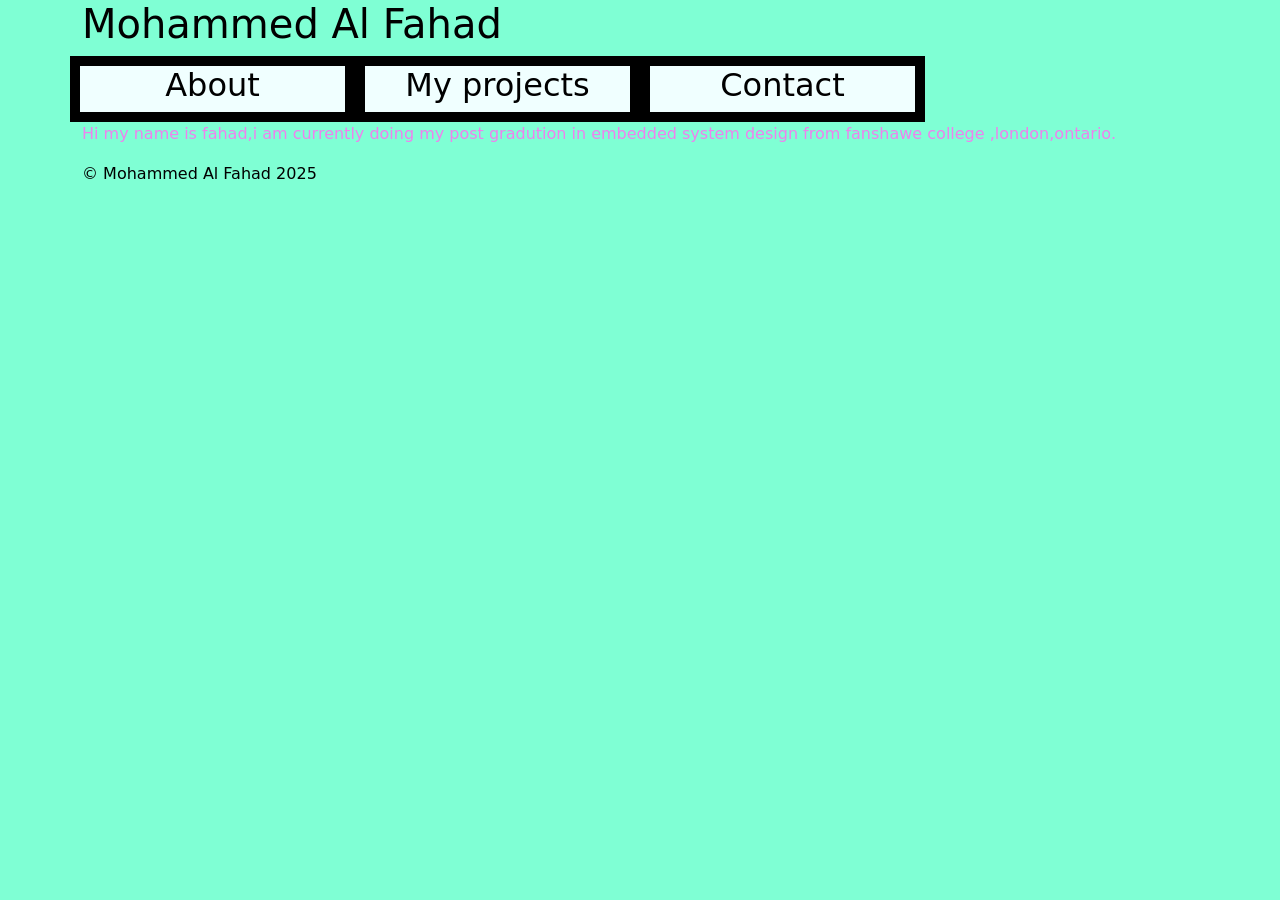
==== index.html @ af557444 "Update index.html" ====
<!DOCTYPE html>
<html>
    <head>
        <link rel="stylesheet" href="https://cdn.jsdelivr.net/npm/bootstrap@5.3.3/dist/css/bootstrap.min.css">
        <link rel="stylesheet" href="CSS/styles.css">
        <title>My website</title>
    </head>
    <body class="container">
        <header>
            <h1>Mohammed Al Fahad</h1>
        </header>
        <main>
            <div class="row">
                <div class="col-md-3 box">
                    <h2>About</h2>
                </div>
                <div class="col-md-3 box">
                    <h2>My projects</h2>
                </div>
                <div class="col-md-3 box">
                    <h2>Contact</h2>
                </div>
            </div>
            <p class="infotext">Hi my name is fahad,i am currently doing my post gradution in embedded system design from fanshawe college ,london,ontario.</p>

        </main>
        <footer>
            &copy; Mohammed Al Fahad 2025
        </footer>
    </body>
</html>
---- CSS/styles.css ----
body{
    background-color: aquamarine;
    color: black;
}

@media (max-width:650px){
body{
    background-color: #b3f0ff;
    color: #fff;
    font-family: "Comic Sans MS", "Comic Sans", cursive;
}
}

.box{
    background-color: azure;
    color: black;
    border: 10px solid black;
    text-align: center;

}   

.infotext{
    color: violet;
    
}
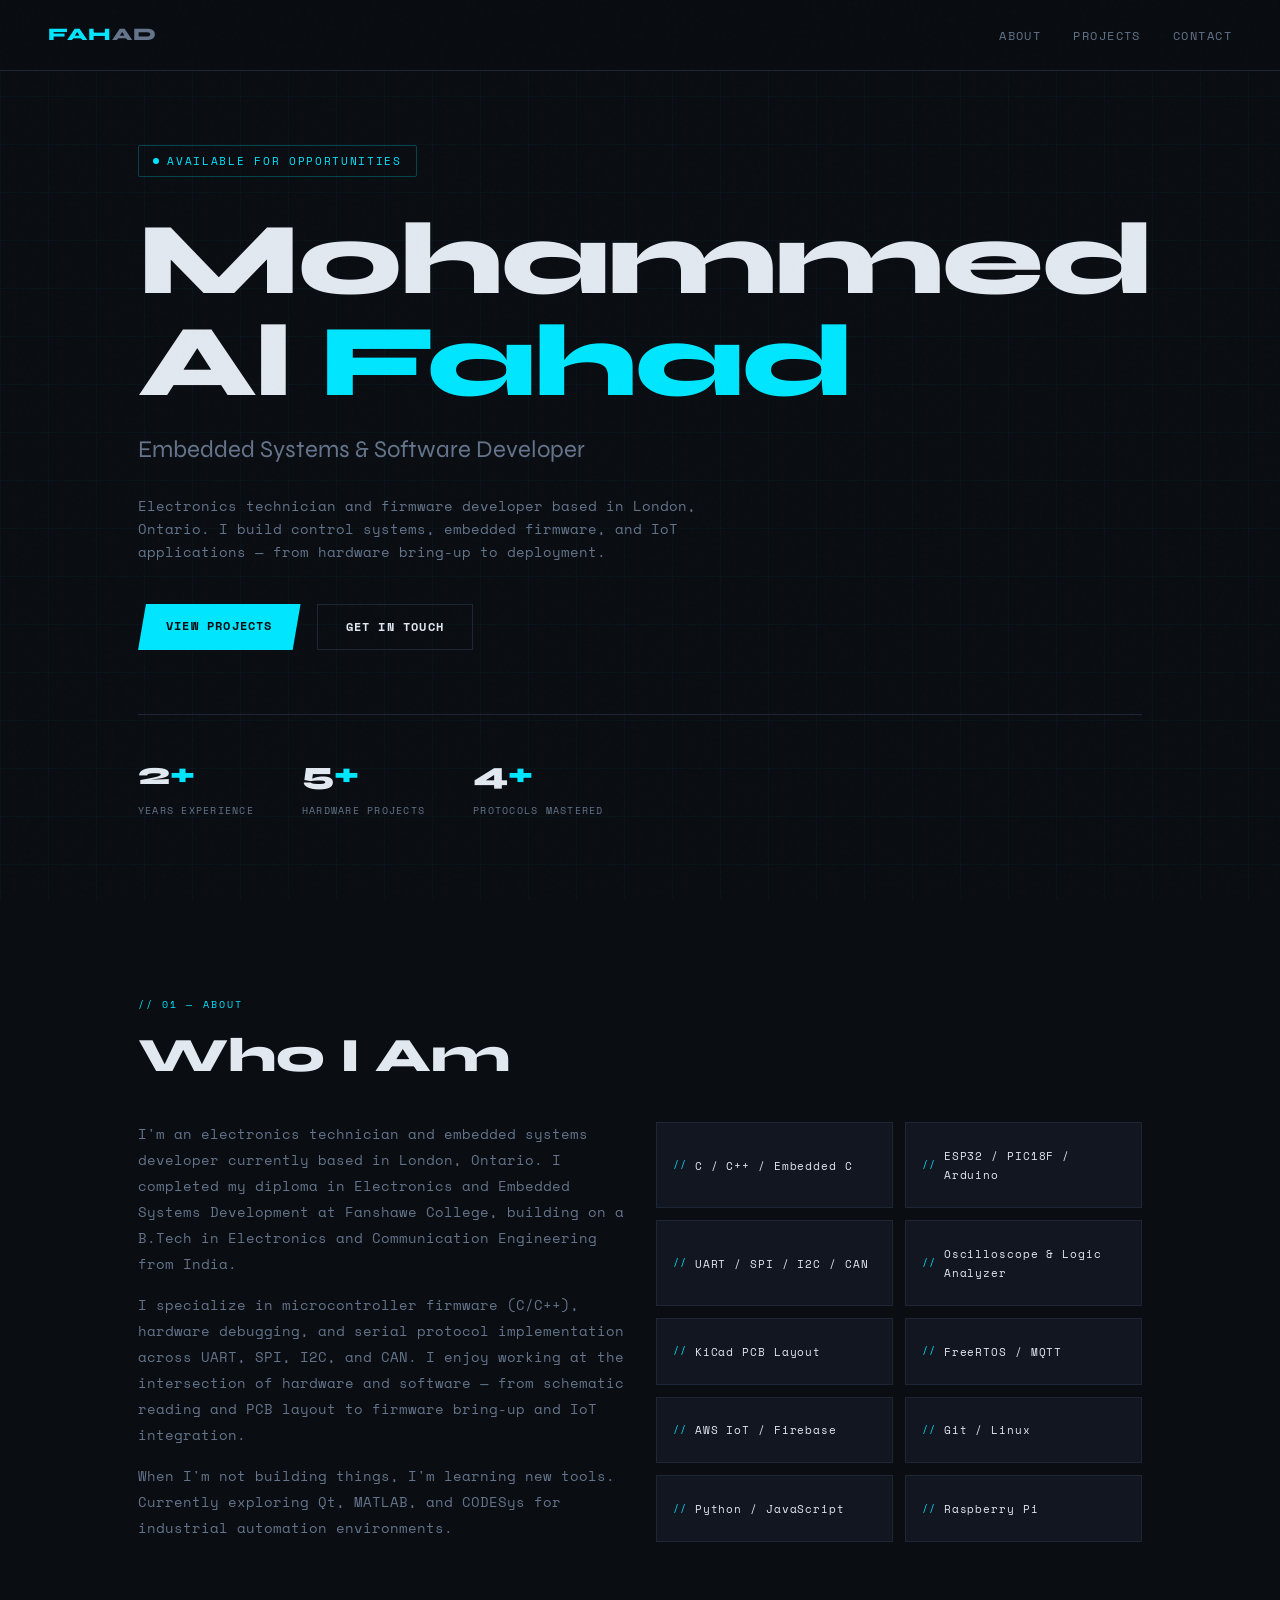
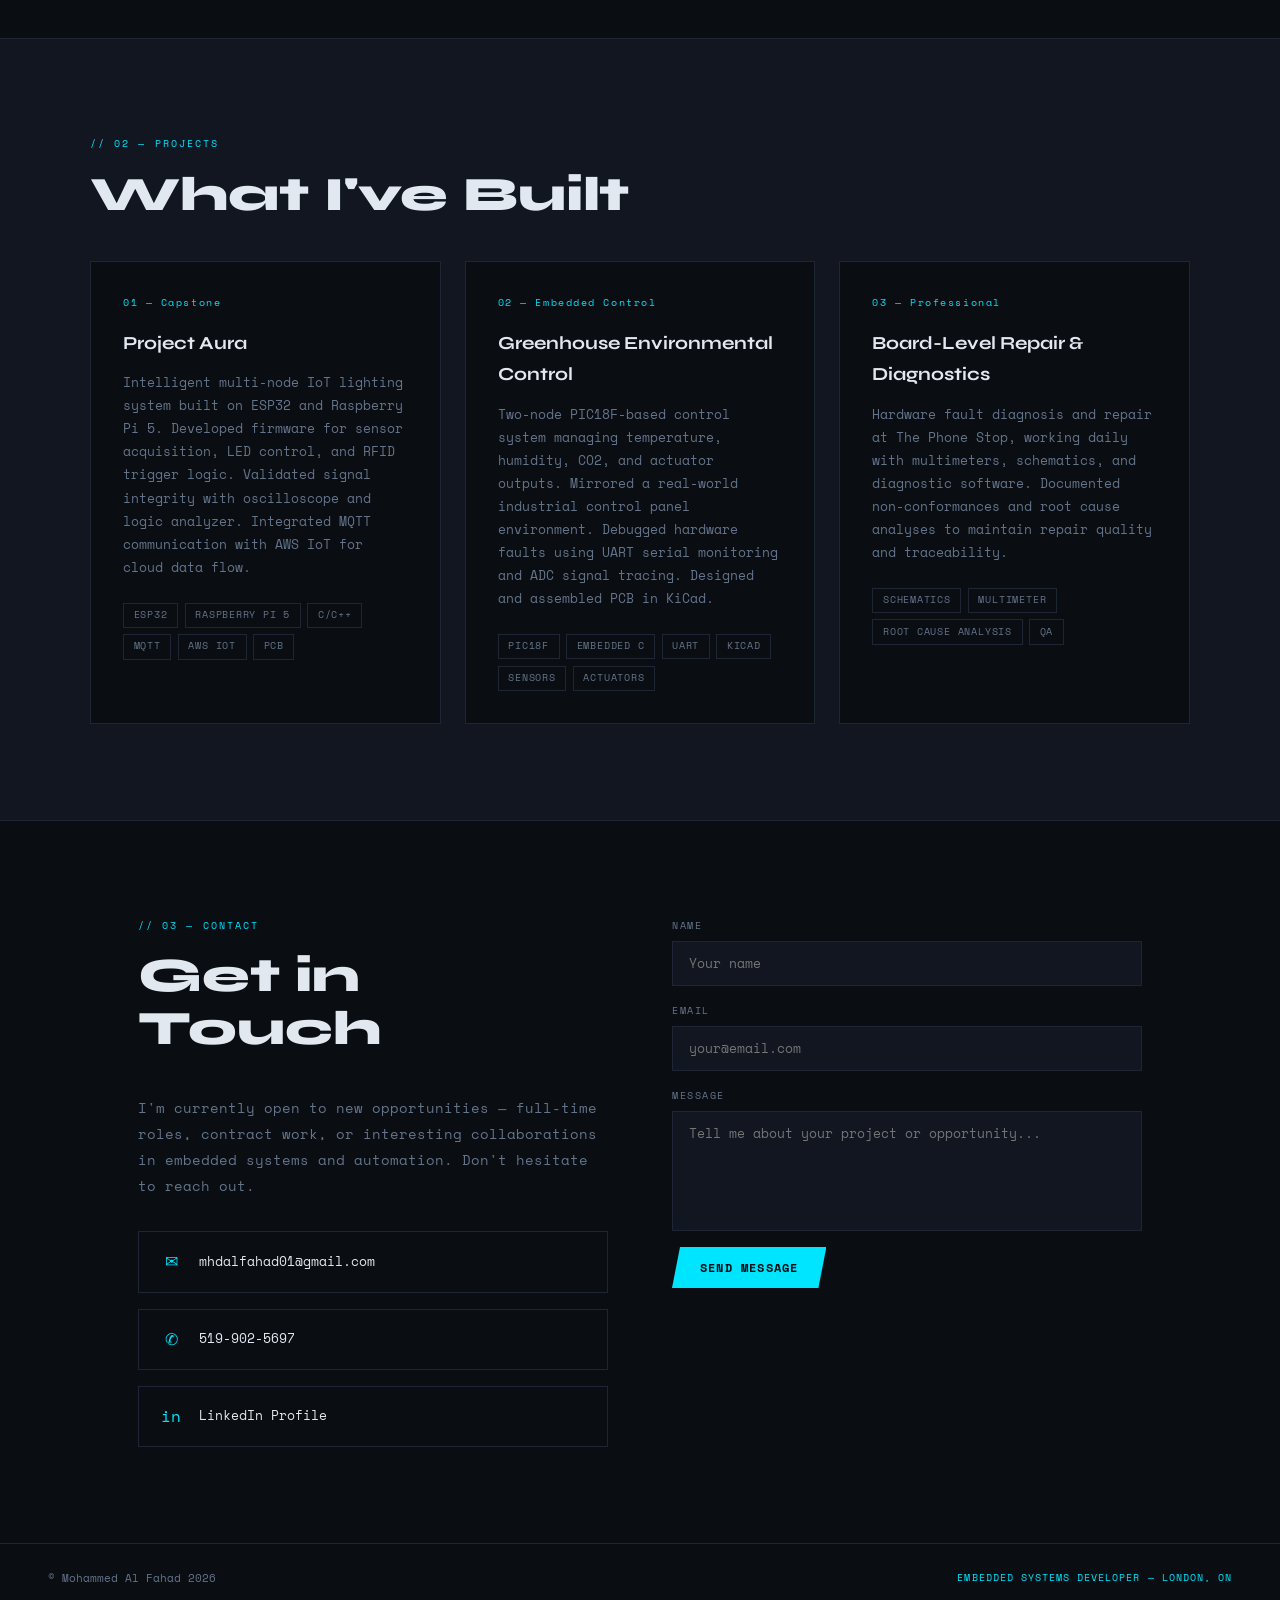
==== commit 4bc2bbfa: "new website" ====
--- a/index.html
+++ b/index.html
@@ -1,31 +1,197 @@
 <!DOCTYPE html>
 <html>
-    <head>
-        <link rel="stylesheet" href="https://cdn.jsdelivr.net/npm/bootstrap@5.3.3/dist/css/bootstrap.min.css">
-        <link rel="stylesheet" href="CSS/styles.css">
-        <title>My website</title>
-    </head>
-    <body class="container">
-        <header>
-            <h1>Mohammed Al Fahad</h1>
-        </header>
-        <main>
-            <div class="row">
-                <div class="col-md-3 box">
-                    <h2>About</h2>
-                </div>
-                <div class="col-md-3 box">
-                    <h2>My projects</h2>
-                </div>
-                <div class="col-md-3 box">
-                    <h2>Contact</h2>
-                </div>
-            </div>
-            <p class="infotext">Hi my name is fahad,i am currently doing my post gradution in embedded system design from fanshawe college ,london,ontario.</p>
+<head>
+  <title>Fahad — Embedded Systems Developer</title>
+  <link rel="preconnect" href="https://fonts.googleapis.com">
+  <link href="https://fonts.googleapis.com/css2?family=Space+Mono:ital,wght@0,400;0,700;1,400&family=Syne:wght@400;700;800&display=swap" rel="stylesheet">
+  <link rel="stylesheet" href="CSS/styles.css">
+</head>
+<body>
 
-        </main>
-        <footer>
-            &copy; Mohammed Al Fahad 2025
-        </footer>
-    </body>
-</html>+  <nav>
+    <a href="#hero" class="nav-logo">FAH<span style="color:var(--muted)">AD</span></a>
+    <ul class="nav-links">
+      <li><a href="#about">About</a></li>
+      <li><a href="#projects">Projects</a></li>
+      <li><a href="#contact">Contact</a></li>
+    </ul>
+  </nav>
+
+  <section id="hero">
+    <div class="hero-tag">Available for opportunities</div>
+    <h1 class="hero-name">Mohammed<br>Al <span>Fahad</span></h1>
+    <p class="hero-role">Embedded Systems & Software Developer</p>
+    <p class="hero-desc">
+      Electronics technician and firmware developer based in London, Ontario.
+      I build control systems, embedded firmware, and IoT applications — from hardware bring-up to deployment.
+    </p>
+    <div class="hero-cta">
+      <a href="#projects" class="btn-primary">View Projects</a>
+      <a href="#contact" class="btn-outline">Get in Touch</a>
+    </div>
+    <div class="hero-stats">
+      <div>
+        <div class="stat-num">2<span>+</span></div>
+        <div class="stat-label">Years Experience</div>
+      </div>
+      <div>
+        <div class="stat-num">5<span>+</span></div>
+        <div class="stat-label">Hardware Projects</div>
+      </div>
+      <div>
+        <div class="stat-num">4<span>+</span></div>
+        <div class="stat-label">Protocols Mastered</div>
+      </div>
+    </div>
+  </section>
+
+  <section id="about">
+    <p class="section-label reveal">// 01 — About</p>
+    <h2 class="section-title reveal">Who I Am</h2>
+    <div class="about-grid">
+      <div class="about-text reveal">
+        <p>
+          I'm an electronics technician and embedded systems developer currently based in London, Ontario.
+          I completed my diploma in Electronics and Embedded Systems Development at Fanshawe College,
+          building on a B.Tech in Electronics and Communication Engineering from India.
+        </p>
+        <p>
+          I specialize in microcontroller firmware (C/C++), hardware debugging, and serial protocol
+          implementation across UART, SPI, I2C, and CAN. I enjoy working at the intersection of
+          hardware and software — from schematic reading and PCB layout to firmware bring-up and IoT integration.
+        </p>
+        <p>
+          When I'm not building things, I'm learning new tools. Currently exploring Qt, MATLAB, and
+          CODESys for industrial automation environments.
+        </p>
+      </div>
+      <div class="skills-grid reveal">
+        <div class="skill-chip">C / C++ / Embedded C</div>
+        <div class="skill-chip">ESP32 / PIC18F / Arduino</div>
+        <div class="skill-chip">UART / SPI / I2C / CAN</div>
+        <div class="skill-chip">Oscilloscope &amp; Logic Analyzer</div>
+        <div class="skill-chip">KiCad PCB Layout</div>
+        <div class="skill-chip">FreeRTOS / MQTT</div>
+        <div class="skill-chip">AWS IoT / Firebase</div>
+        <div class="skill-chip">Git / Linux</div>
+        <div class="skill-chip">Python / JavaScript</div>
+        <div class="skill-chip">Raspberry Pi</div>
+      </div>
+    </div>
+  </section>
+
+  <section id="projects">
+    <div class="projects-inner">
+      <p class="section-label reveal">// 02 — Projects</p>
+      <h2 class="section-title reveal">What I've Built</h2>
+      <div class="projects-grid">
+
+        <div class="project-card reveal">
+          <div class="project-num">01 — Capstone</div>
+          <div class="project-title">Project Aura</div>
+          <p class="project-desc">
+            Intelligent multi-node IoT lighting system built on ESP32 and Raspberry Pi 5.
+            Developed firmware for sensor acquisition, LED control, and RFID trigger logic.
+            Validated signal integrity with oscilloscope and logic analyzer. Integrated MQTT
+            communication with AWS IoT for cloud data flow.
+          </p>
+          <div class="project-tags">
+            <span class="tag">ESP32</span>
+            <span class="tag">Raspberry Pi 5</span>
+            <span class="tag">C/C++</span>
+            <span class="tag">MQTT</span>
+            <span class="tag">AWS IoT</span>
+            <span class="tag">PCB</span>
+          </div>
+        </div>
+
+        <div class="project-card reveal">
+          <div class="project-num">02 — Embedded Control</div>
+          <div class="project-title">Greenhouse Environmental Control</div>
+          <p class="project-desc">
+            Two-node PIC18F-based control system managing temperature, humidity, CO2,
+            and actuator outputs. Mirrored a real-world industrial control panel environment.
+            Debugged hardware faults using UART serial monitoring and ADC signal tracing.
+            Designed and assembled PCB in KiCad.
+          </p>
+          <div class="project-tags">
+            <span class="tag">PIC18F</span>
+            <span class="tag">Embedded C</span>
+            <span class="tag">UART</span>
+            <span class="tag">KiCad</span>
+            <span class="tag">Sensors</span>
+            <span class="tag">Actuators</span>
+          </div>
+        </div>
+
+        <div class="project-card reveal">
+          <div class="project-num">03 — Professional</div>
+          <div class="project-title">Board-Level Repair &amp; Diagnostics</div>
+          <p class="project-desc">
+            Hardware fault diagnosis and repair at The Phone Stop, working daily with
+            multimeters, schematics, and diagnostic software. Documented non-conformances
+            and root cause analyses to maintain repair quality and traceability.
+          </p>
+          <div class="project-tags">
+            <span class="tag">Schematics</span>
+            <span class="tag">Multimeter</span>
+            <span class="tag">Root Cause Analysis</span>
+            <span class="tag">QA</span>
+          </div>
+        </div>
+
+      </div>
+    </div>
+  </section>
+
+  <section id="contact">
+    <div>
+      <p class="section-label reveal">// 03 — Contact</p>
+      <h2 class="section-title reveal">Get in Touch</h2>
+      <p class="contact-intro reveal">
+        I'm currently open to new opportunities — full-time roles, contract work,
+        or interesting collaborations in embedded systems and automation.
+        Don't hesitate to reach out.
+      </p>
+      <div class="contact-links reveal">
+        <a href="mailto:mhdalfahad01@gmail.com" class="contact-link">
+          <span class="contact-link-icon">&#9993;</span>
+          mhdalfahad01@gmail.com
+        </a>
+        <a href="tel:5199025697" class="contact-link">
+          <span class="contact-link-icon">&#9990;</span>
+          519-902-5697
+        </a>
+        <a href="https://www.linkedin.com/in/kmdalfahad/" target="_blank" class="contact-link">
+          <span class="contact-link-icon">in</span>
+          LinkedIn Profile
+        </a>
+      </div>
+    </div>
+    <div>
+      <div class="contact-form reveal">
+        <div class="form-group">
+          <label class="form-label">Name</label>
+          <input type="text" class="form-input" placeholder="Your name">
+        </div>
+        <div class="form-group">
+          <label class="form-label">Email</label>
+          <input type="email" class="form-input" placeholder="your@email.com">
+        </div>
+        <div class="form-group">
+          <label class="form-label">Message</label>
+          <textarea class="form-textarea" placeholder="Tell me about your project or opportunity..."></textarea>
+        </div>
+        <button class="btn-primary" style="align-self:flex-start" onclick="handleSubmit(event)">Send Message</button>
+      </div>
+    </div>
+  </section>
+
+  <footer>
+    <span>&copy; Mohammed Al Fahad 2026</span>
+    <span style="color:var(--accent); font-size:0.65rem; letter-spacing:0.1em;">EMBEDDED SYSTEMS DEVELOPER &mdash; LONDON, ON</span>
+  </footer>
+
+  <script src="Scripts/scripts.js"></script>
+</body>
+</html>
--- a/CSS/styles.css
+++ b/CSS/styles.css
@@ -1,25 +1,424 @@
-body{
-    background-color: aquamarine;
-    color: black;
-}
-
-@media (max-width:650px){
-body{
-    background-color: #b3f0ff;
-    color: #fff;
-    font-family: "Comic Sans MS", "Comic Sans", cursive;
-}
-}
-
-.box{
-    background-color: azure;
-    color: black;
-    border: 10px solid black;
-    text-align: center;
-
-}   
-
-.infotext{
-    color: violet;
-    
-}+*, *::before, *::after { box-sizing: border-box; margin: 0; padding: 0; }
+
+:root {
+  --bg: #0a0d12;
+  --surface: #111620;
+  --border: #1e2635;
+  --accent: #00e5ff;
+  --accent2: #7c3aed;
+  --text: #e2e8f0;
+  --muted: #64748b;
+  --mono: 'Space Mono', monospace;
+  --display: 'Syne', sans-serif;
+}
+
+html { scroll-behavior: smooth; }
+
+body {
+  background: var(--bg);
+  color: var(--text);
+  font-family: var(--mono);
+  font-size: 14px;
+  line-height: 1.7;
+  overflow-x: hidden;
+}
+
+body::before {
+  content: '';
+  position: fixed;
+  inset: 0;
+  background-image: url("data:image/svg+xml,%3Csvg viewBox='0 0 256 256' xmlns='http://www.w3.org/2000/svg'%3E%3Cfilter id='noise'%3E%3CfeTurbulence type='fractalNoise' baseFrequency='0.9' numOctaves='4' stitchTiles='stitch'/%3E%3C/filter%3E%3Crect width='100%25' height='100%25' filter='url(%23noise)' opacity='0.04'/%3E%3C/svg%3E");
+  pointer-events: none;
+  z-index: 9999;
+  opacity: 0.35;
+}
+
+body::after {
+  content: '';
+  position: fixed;
+  inset: 0;
+  background-image:
+    linear-gradient(rgba(0,229,255,0.03) 1px, transparent 1px),
+    linear-gradient(90deg, rgba(0,229,255,0.03) 1px, transparent 1px);
+  background-size: 48px 48px;
+  pointer-events: none;
+  z-index: 0;
+}
+
+
+nav {
+  position: fixed;
+  top: 0; left: 0; right: 0;
+  z-index: 100;
+  display: flex;
+  justify-content: space-between;
+  align-items: center;
+  padding: 1.25rem 3rem;
+  background: rgba(10, 13, 18, 0.85);
+  backdrop-filter: blur(12px);
+  border-bottom: 1px solid var(--border);
+}
+
+.nav-logo {
+  font-family: var(--display);
+  font-weight: 800;
+  font-size: 1.1rem;
+  color: var(--accent);
+  letter-spacing: 0.05em;
+  text-decoration: none;
+}
+
+.nav-links { display: flex; gap: 2rem; list-style: none; }
+.nav-links a {
+  color: var(--muted);
+  text-decoration: none;
+  font-size: 0.75rem;
+  letter-spacing: 0.12em;
+  text-transform: uppercase;
+  transition: color 0.2s;
+}
+.nav-links a:hover { color: var(--accent); }
+
+
+section { position: relative; z-index: 1; }
+
+
+#hero {
+  min-height: 100vh;
+  display: flex;
+  flex-direction: column;
+  justify-content: center;
+  padding: 8rem 3rem 4rem;
+  max-width: 1100px;
+  margin: 0 auto;
+}
+
+.hero-tag {
+  display: inline-flex;
+  align-items: center;
+  gap: 0.5rem;
+  font-size: 0.7rem;
+  letter-spacing: 0.15em;
+  text-transform: uppercase;
+  color: var(--accent);
+  border: 1px solid rgba(0,229,255,0.25);
+  padding: 0.35rem 0.9rem;
+  border-radius: 2px;
+  margin-bottom: 2rem;
+  width: fit-content;
+  animation: fadeSlideUp 0.6s ease both;
+}
+.hero-tag::before {
+  content: '';
+  width: 6px; height: 6px;
+  border-radius: 50%;
+  background: var(--accent);
+  animation: pulse 2s infinite;
+}
+
+@keyframes pulse {
+  0%, 100% { opacity: 1; transform: scale(1); }
+  50% { opacity: 0.4; transform: scale(0.7); }
+}
+
+h1.hero-name {
+  font-family: var(--display);
+  font-weight: 800;
+  font-size: clamp(3rem, 8vw, 6.5rem);
+  line-height: 1.0;
+  letter-spacing: -0.02em;
+  color: var(--text);
+  animation: fadeSlideUp 0.6s 0.1s ease both;
+}
+
+h1.hero-name span { color: var(--accent); }
+
+.hero-role {
+  font-family: var(--display);
+  font-size: clamp(1rem, 2.5vw, 1.5rem);
+  color: var(--muted);
+  margin-top: 1rem;
+  font-weight: 400;
+  animation: fadeSlideUp 0.6s 0.2s ease both;
+}
+
+.hero-desc {
+  max-width: 560px;
+  color: var(--muted);
+  margin-top: 1.5rem;
+  font-size: 0.85rem;
+  animation: fadeSlideUp 0.6s 0.3s ease both;
+}
+
+.hero-cta {
+  display: flex;
+  gap: 1rem;
+  margin-top: 2.5rem;
+  animation: fadeSlideUp 0.6s 0.4s ease both;
+}
+
+.btn-primary {
+  background: var(--accent);
+  color: var(--bg);
+  padding: 0.75rem 1.75rem;
+  font-family: var(--mono);
+  font-size: 0.75rem;
+  font-weight: 700;
+  letter-spacing: 0.1em;
+  text-transform: uppercase;
+  text-decoration: none;
+  border: none;
+  cursor: pointer;
+  transition: all 0.2s;
+  clip-path: polygon(8px 0%, 100% 0%, calc(100% - 8px) 100%, 0% 100%);
+}
+.btn-primary:hover { background: #fff; transform: translateY(-2px); }
+
+.btn-outline {
+  background: transparent;
+  color: var(--text);
+  padding: 0.75rem 1.75rem;
+  font-family: var(--mono);
+  font-size: 0.75rem;
+  font-weight: 700;
+  letter-spacing: 0.1em;
+  text-transform: uppercase;
+  text-decoration: none;
+  border: 1px solid var(--border);
+  cursor: pointer;
+  transition: all 0.2s;
+}
+.btn-outline:hover { border-color: var(--accent); color: var(--accent); }
+
+.hero-stats {
+  display: flex;
+  gap: 3rem;
+  margin-top: 4rem;
+  padding-top: 2rem;
+  border-top: 1px solid var(--border);
+  animation: fadeSlideUp 0.6s 0.5s ease both;
+}
+.stat-num {
+  font-family: var(--display);
+  font-size: 2rem;
+  font-weight: 800;
+  color: var(--text);
+}
+.stat-num span { color: var(--accent); }
+.stat-label { font-size: 0.65rem; letter-spacing: 0.12em; text-transform: uppercase; color: var(--muted); }
+
+#about {
+  padding: 6rem 3rem;
+  max-width: 1100px;
+  margin: 0 auto;
+}
+
+.section-label {
+  font-size: 0.65rem;
+  letter-spacing: 0.2em;
+  text-transform: uppercase;
+  color: var(--accent);
+  margin-bottom: 1rem;
+}
+
+.section-title {
+  font-family: var(--display);
+  font-size: clamp(1.8rem, 4vw, 3rem);
+  font-weight: 800;
+  line-height: 1.1;
+  margin-bottom: 2.5rem;
+}
+
+.about-grid {
+  display: grid;
+  grid-template-columns: 1fr 1fr;
+  gap: 2rem;
+}
+
+.about-text { color: var(--muted); font-size: 0.85rem; line-height: 1.9; }
+.about-text p + p { margin-top: 1rem; }
+
+.skills-grid {
+  display: grid;
+  grid-template-columns: 1fr 1fr;
+  gap: 0.75rem;
+}
+
+.skill-chip {
+  background: var(--surface);
+  border: 1px solid var(--border);
+  padding: 0.6rem 1rem;
+  font-size: 0.7rem;
+  letter-spacing: 0.08em;
+  color: var(--text);
+  display: flex;
+  align-items: center;
+  gap: 0.5rem;
+  transition: border-color 0.2s, transform 0.2s;
+}
+.skill-chip:hover { border-color: var(--accent); transform: translateX(4px); }
+.skill-chip::before { content: '//'; color: var(--accent); font-size: 0.65rem; }
+
+
+#projects {
+  padding: 6rem 3rem;
+  background: var(--surface);
+  border-top: 1px solid var(--border);
+  border-bottom: 1px solid var(--border);
+}
+
+.projects-inner { max-width: 1100px; margin: 0 auto; }
+
+.projects-grid {
+  display: grid;
+  grid-template-columns: repeat(auto-fit, minmax(320px, 1fr));
+  gap: 1.5rem;
+  margin-top: 2.5rem;
+}
+
+.project-card {
+  background: var(--bg);
+  border: 1px solid var(--border);
+  padding: 2rem;
+  position: relative;
+  overflow: hidden;
+  transition: border-color 0.3s, transform 0.3s;
+  cursor: default;
+}
+.project-card::before {
+  content: '';
+  position: absolute;
+  top: 0; left: 0; right: 0;
+  height: 2px;
+  background: linear-gradient(90deg, var(--accent), var(--accent2));
+  transform: scaleX(0);
+  transform-origin: left;
+  transition: transform 0.3s;
+}
+.project-card:hover { border-color: rgba(0,229,255,0.3); transform: translateY(-4px); }
+.project-card:hover::before { transform: scaleX(1); }
+
+.project-num {
+  font-size: 0.65rem;
+  color: var(--accent);
+  letter-spacing: 0.15em;
+  margin-bottom: 1rem;
+}
+
+.project-title {
+  font-family: var(--display);
+  font-size: 1.15rem;
+  font-weight: 700;
+  margin-bottom: 0.75rem;
+  color: var(--text);
+}
+
+.project-desc {
+  color: var(--muted);
+  font-size: 0.8rem;
+  line-height: 1.8;
+  margin-bottom: 1.5rem;
+}
+
+.project-tags {
+  display: flex;
+  flex-wrap: wrap;
+  gap: 0.4rem;
+}
+
+.tag {
+  font-size: 0.62rem;
+  letter-spacing: 0.08em;
+  padding: 0.2rem 0.6rem;
+  border: 1px solid var(--border);
+  color: var(--muted);
+  text-transform: uppercase;
+}
+
+
+#contact {
+  padding: 6rem 3rem;
+  max-width: 1100px;
+  margin: 0 auto;
+  display: grid;
+  grid-template-columns: 1fr 1fr;
+  gap: 4rem;
+  align-items: start;
+}
+
+.contact-intro { color: var(--muted); font-size: 0.85rem; margin-top: 1rem; line-height: 1.9; }
+
+.contact-links { display: flex; flex-direction: column; gap: 1rem; margin-top: 2rem; }
+.contact-link {
+  display: flex;
+  align-items: center;
+  gap: 1rem;
+  color: var(--text);
+  text-decoration: none;
+  font-size: 0.8rem;
+  padding: 1rem 1.25rem;
+  border: 1px solid var(--border);
+  transition: border-color 0.2s, color 0.2s;
+}
+.contact-link:hover { border-color: var(--accent); color: var(--accent); }
+.contact-link-icon { color: var(--accent); font-size: 1rem; width: 1.5rem; text-align: center; }
+
+.contact-form { display: flex; flex-direction: column; gap: 1rem; }
+.form-group { display: flex; flex-direction: column; gap: 0.4rem; }
+.form-label { font-size: 0.65rem; letter-spacing: 0.15em; text-transform: uppercase; color: var(--muted); }
+.form-input, .form-textarea {
+  background: var(--surface);
+  border: 1px solid var(--border);
+  color: var(--text);
+  font-family: var(--mono);
+  font-size: 0.8rem;
+  padding: 0.75rem 1rem;
+  outline: none;
+  transition: border-color 0.2s;
+  resize: none;
+}
+.form-input:focus, .form-textarea:focus { border-color: var(--accent); }
+.form-textarea { height: 120px; }
+
+
+footer {
+  border-top: 1px solid var(--border);
+  padding: 1.5rem 3rem;
+  display: flex;
+  justify-content: space-between;
+  align-items: center;
+  font-size: 0.7rem;
+  color: var(--muted);
+  position: relative;
+  z-index: 1;
+}
+
+
+@keyframes fadeSlideUp {
+  from { opacity: 0; transform: translateY(20px); }
+  to { opacity: 1; transform: translateY(0); }
+}
+
+.reveal {
+  opacity: 0;
+  transform: translateY(24px);
+  transition: opacity 0.6s ease, transform 0.6s ease;
+}
+.reveal.visible { opacity: 1; transform: none; }
+
+
+::-webkit-scrollbar { width: 4px; }
+::-webkit-scrollbar-track { background: var(--bg); }
+::-webkit-scrollbar-thumb { background: var(--border); }
+::-webkit-scrollbar-thumb:hover { background: var(--accent); }
+
+
+@media (max-width: 768px) {
+  nav { padding: 1rem 1.5rem; }
+  .nav-links { display: none; }
+  #hero, #about, #projects { padding: 5rem 1.5rem 3rem; }
+  #contact { grid-template-columns: 1fr; padding: 4rem 1.5rem; gap: 2rem; }
+  .about-grid { grid-template-columns: 1fr; }
+  .hero-stats { gap: 1.5rem; }
+  footer { padding: 1.5rem; flex-direction: column; gap: 0.5rem; text-align: center; }
+}
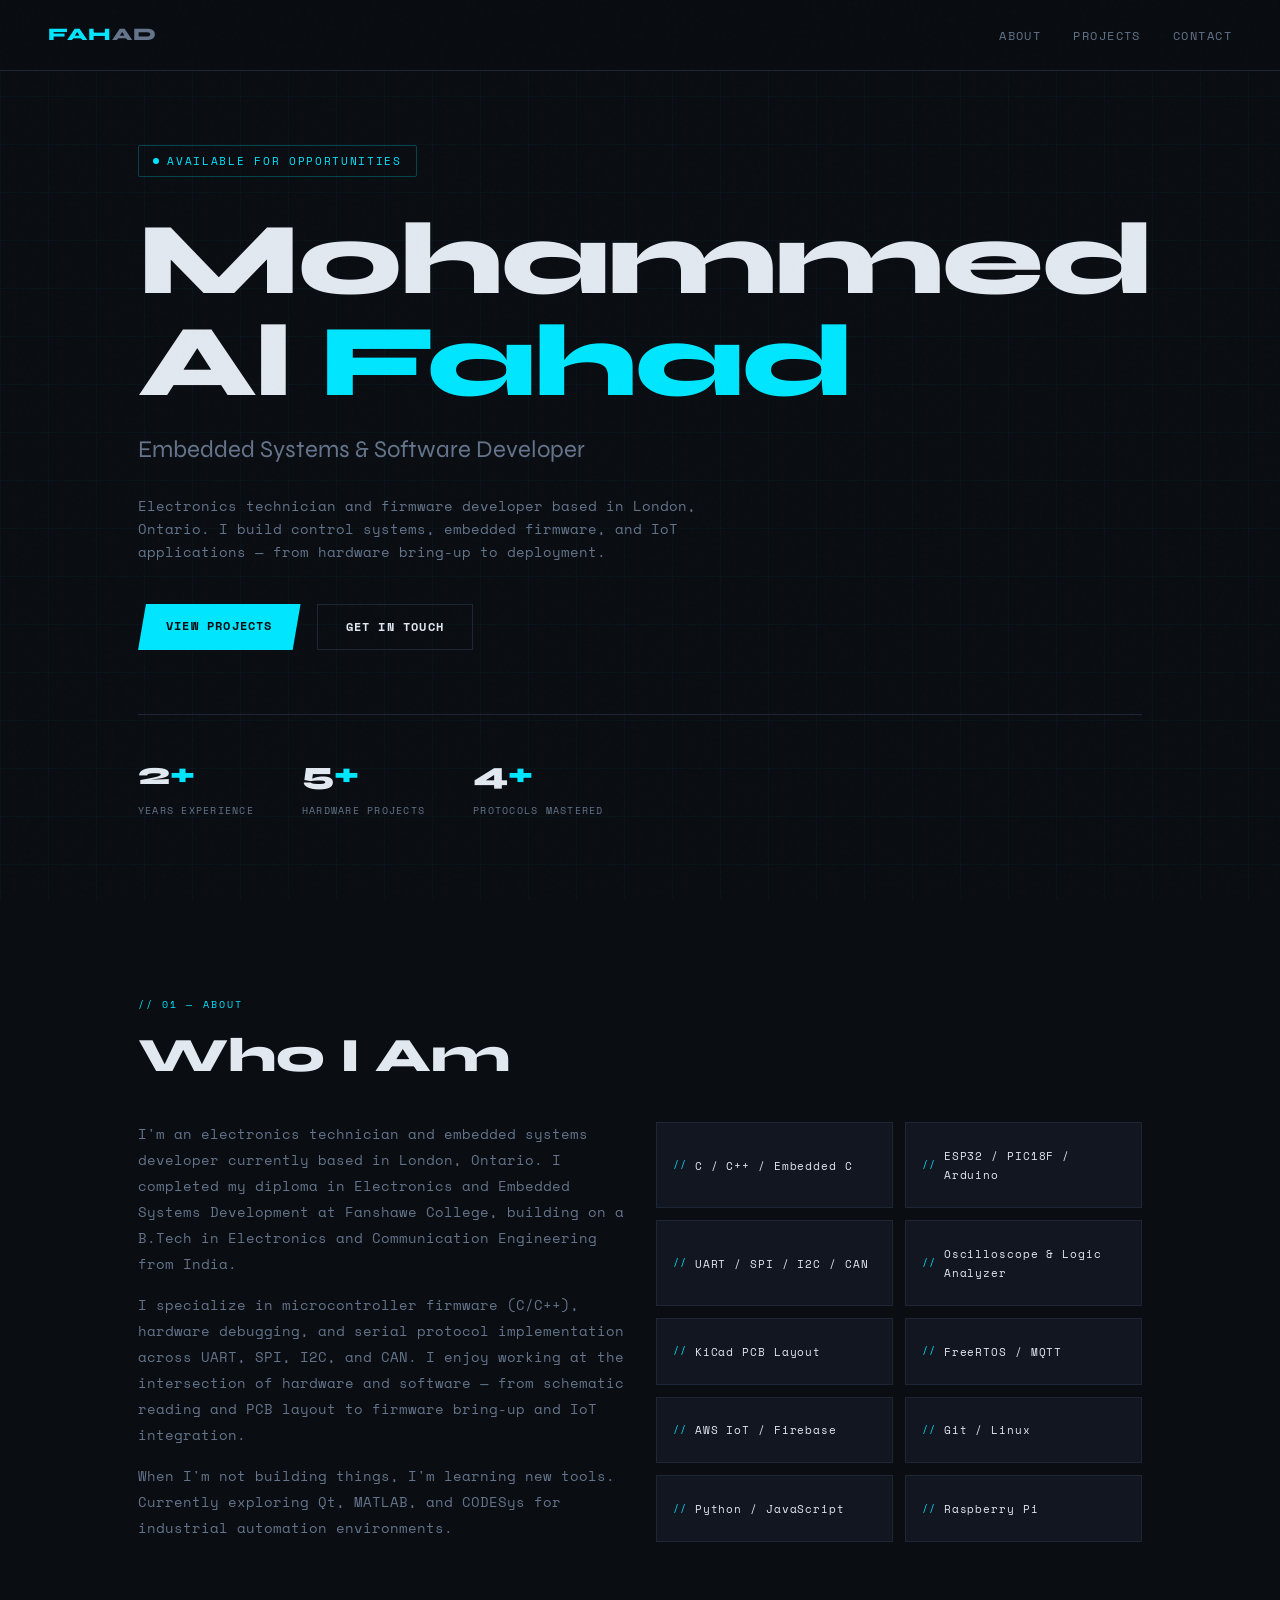
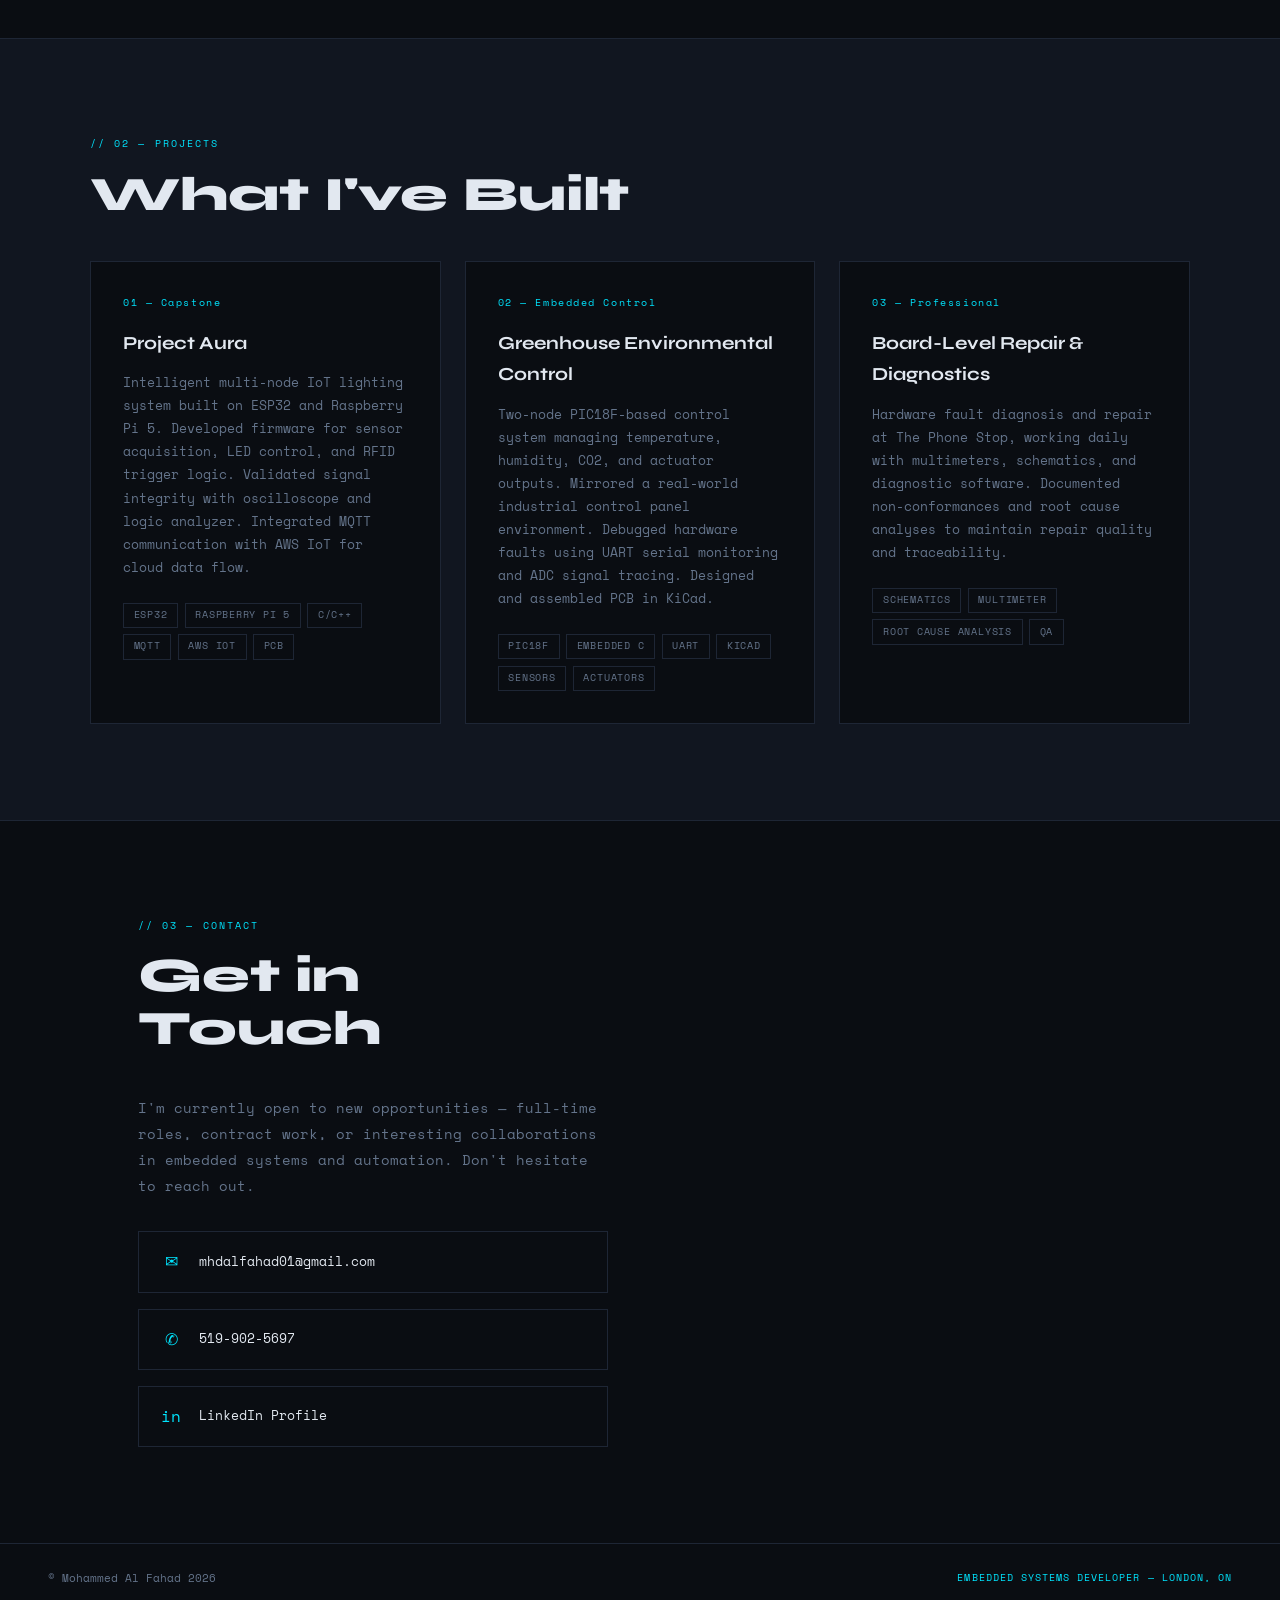
==== commit faa36d71: "Update index.html" ====
--- a/index.html
+++ b/index.html
@@ -168,23 +168,6 @@
         </a>
       </div>
     </div>
-    <div>
-      <div class="contact-form reveal">
-        <div class="form-group">
-          <label class="form-label">Name</label>
-          <input type="text" class="form-input" placeholder="Your name">
-        </div>
-        <div class="form-group">
-          <label class="form-label">Email</label>
-          <input type="email" class="form-input" placeholder="your@email.com">
-        </div>
-        <div class="form-group">
-          <label class="form-label">Message</label>
-          <textarea class="form-textarea" placeholder="Tell me about your project or opportunity..."></textarea>
-        </div>
-        <button class="btn-primary" style="align-self:flex-start" onclick="handleSubmit(event)">Send Message</button>
-      </div>
-    </div>
   </section>
 
   <footer>
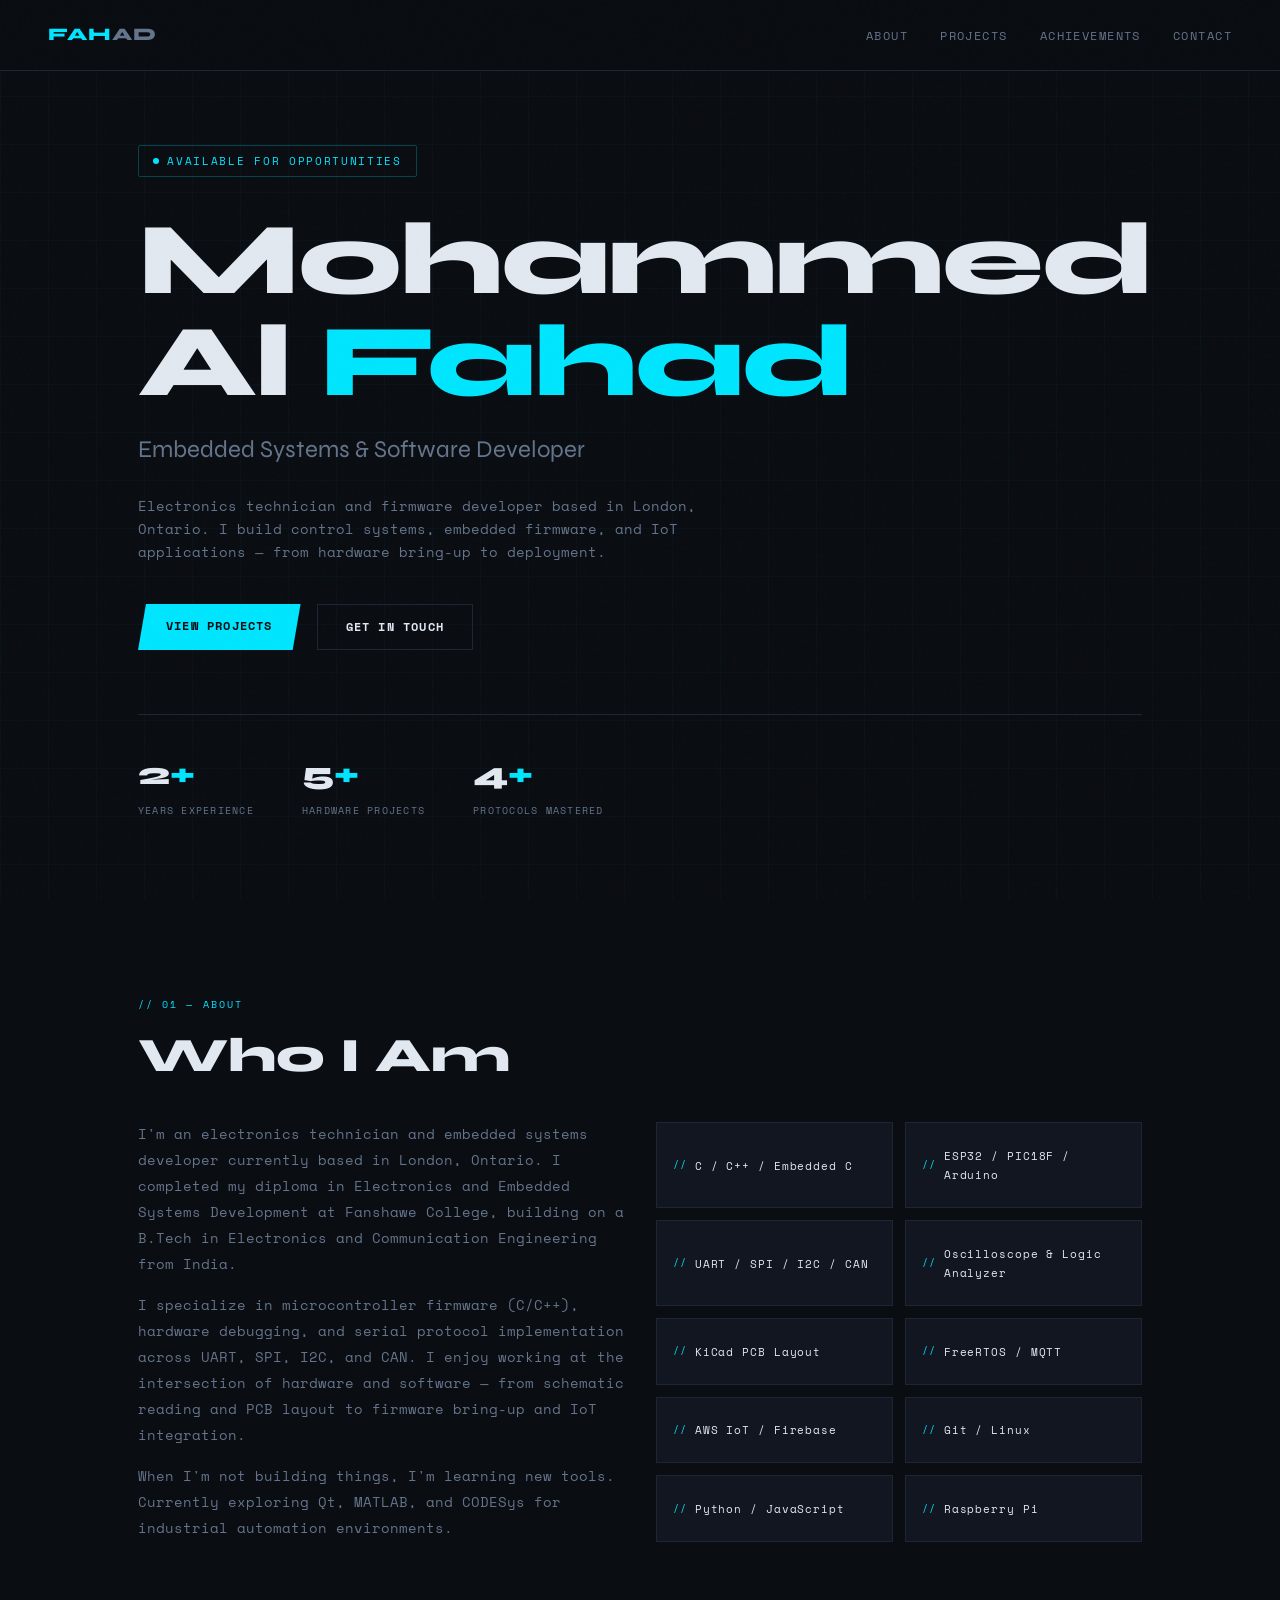
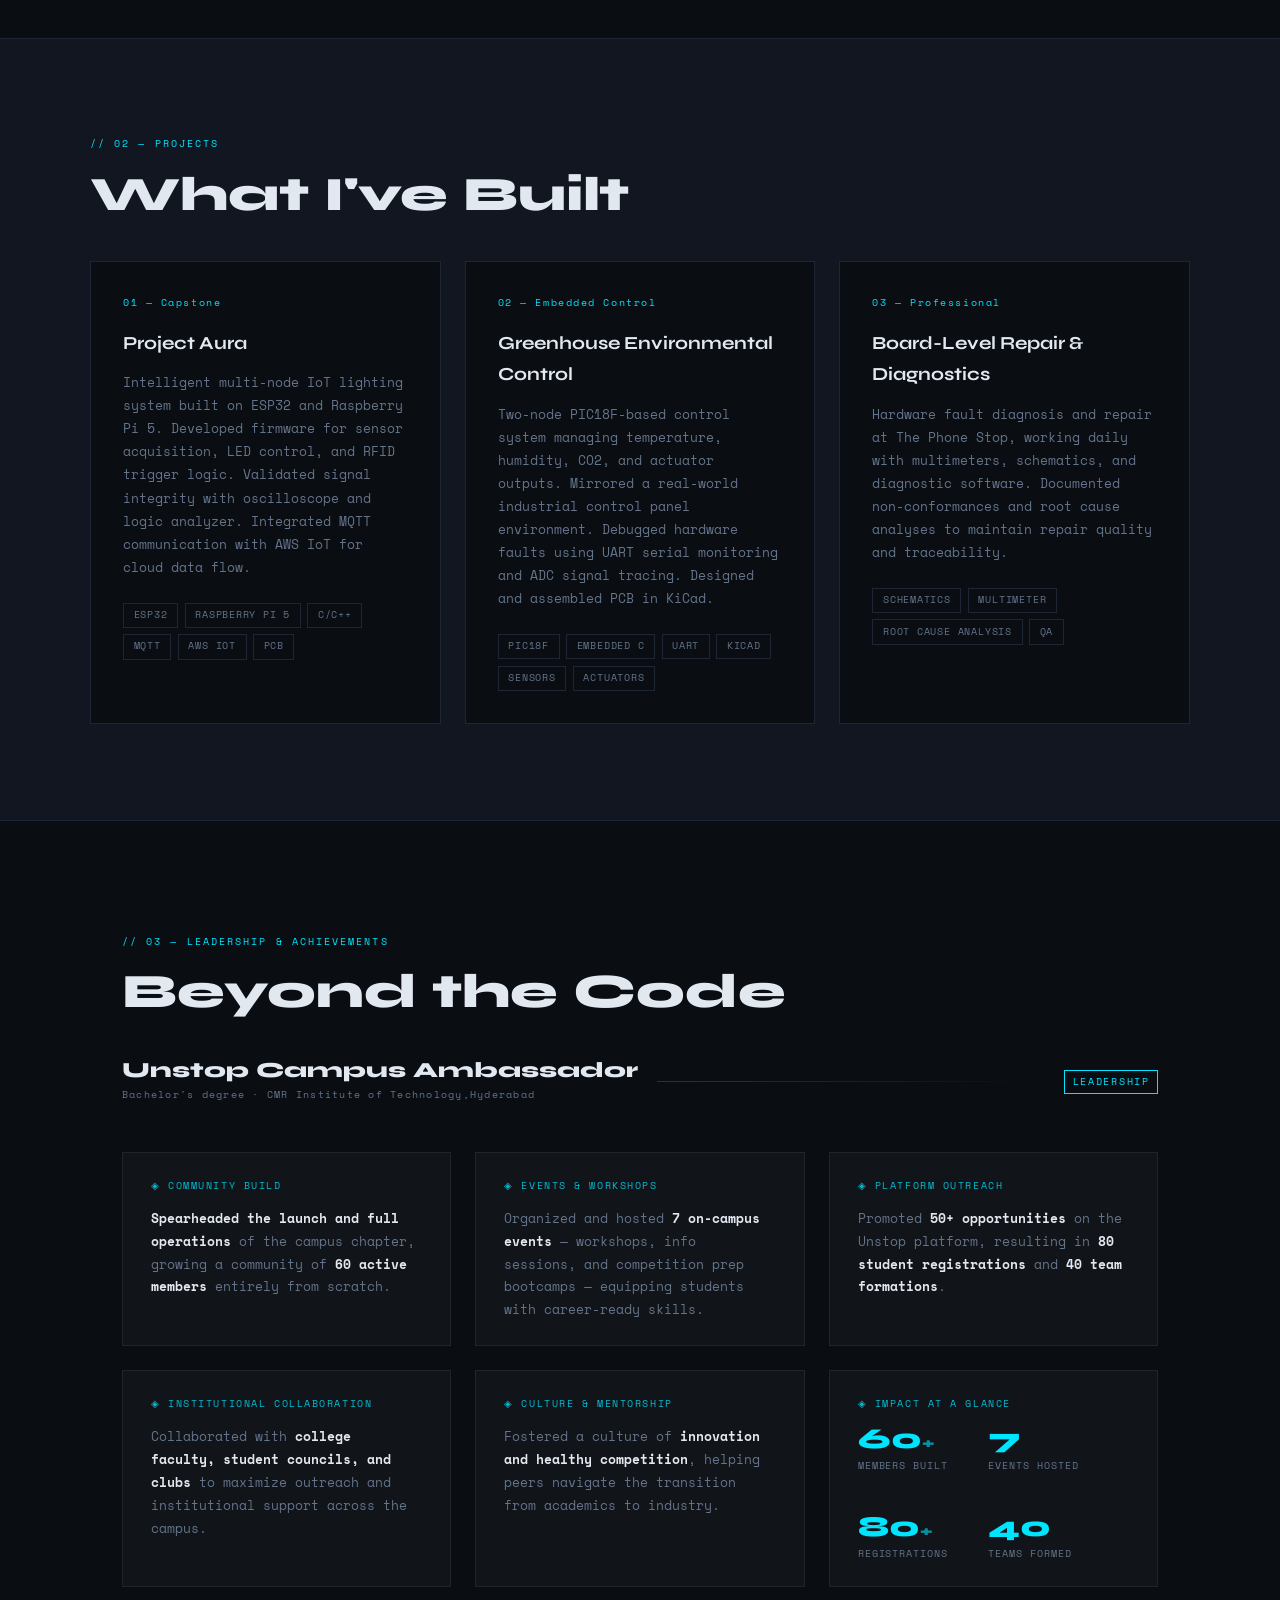
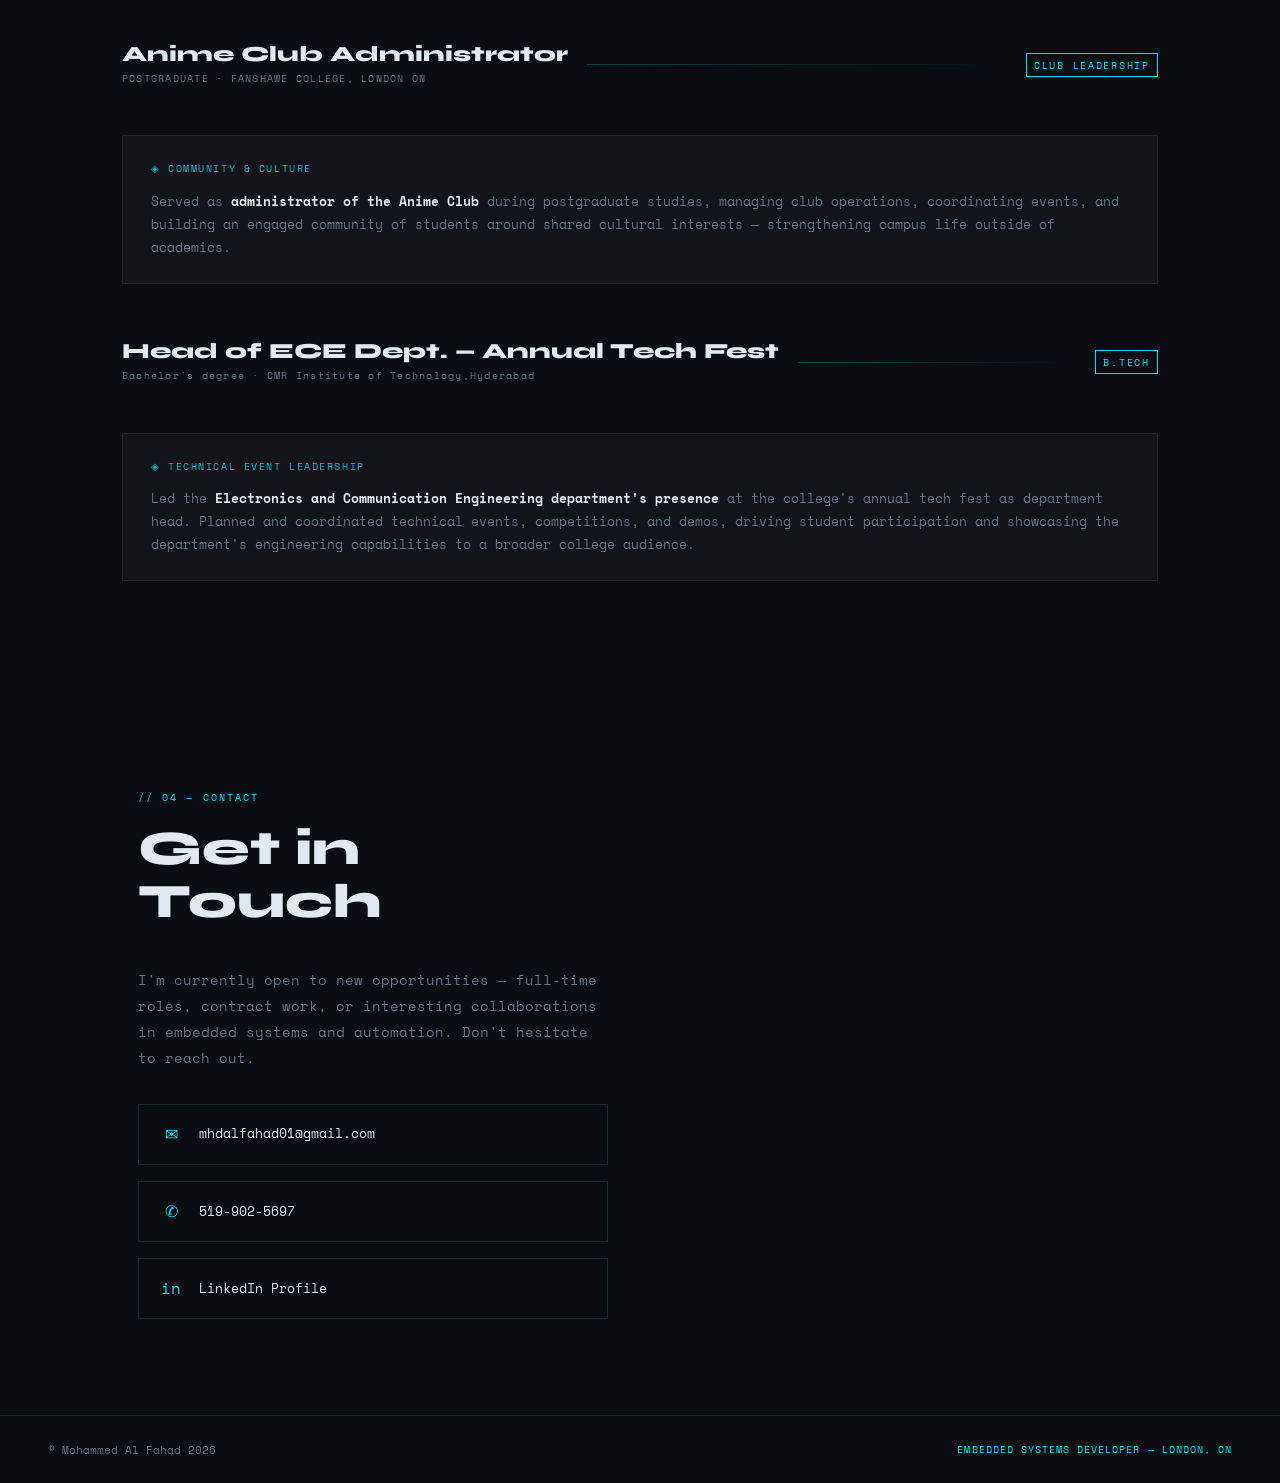
==== commit 4d942bb4: "ACHIVEMENTS" ====
--- a/index.html
+++ b/index.html
@@ -7,12 +7,14 @@
   <link rel="stylesheet" href="CSS/styles.css">
 </head>
 <body>
+<body>
 
   <nav>
     <a href="#hero" class="nav-logo">FAH<span style="color:var(--muted)">AD</span></a>
     <ul class="nav-links">
       <li><a href="#about">About</a></li>
       <li><a href="#projects">Projects</a></li>
+      <li><a href="#achievements">Achievements</a></li>
       <li><a href="#contact">Contact</a></li>
     </ul>
   </nav>
@@ -144,9 +146,132 @@
     </div>
   </section>
 
+
+  <section id="achievements">
+    <p class="section-label reveal">// 03 — Leadership &amp; Achievements</p>
+    <h2 class="section-title reveal">Beyond the Code</h2>
+    <div class="achievement-role reveal">
+      <div class="role-title-block">
+        <div class="role-org">Unstop Campus Ambassador</div>
+        <div class="role-period">Bachelor's degree · CMR Institute of Technology,Hyderabad</div>
+      </div>
+      <div class="role-line"></div>
+      <div class="role-badge">Leadership</div>
+    </div>
+
+    <div class="achievements-grid">
+
+      <div class="achievement-card reveal">
+        <div class="achievement-icon">◈ COMMUNITY BUILD</div>
+        <p class="achievement-text">
+          <strong>Spearheaded the launch and full operations</strong> of the campus chapter,
+          growing a community of <strong>60 active members</strong> entirely from scratch.
+        </p>
+      </div>
+
+      <div class="achievement-card reveal">
+        <div class="achievement-icon">◈ EVENTS &amp; WORKSHOPS</div>
+        <p class="achievement-text">
+          Organized and hosted <strong>7 on-campus events</strong> — workshops, info sessions,
+          and competition prep bootcamps — equipping students with career-ready skills.
+        </p>
+      </div>
+
+      <div class="achievement-card reveal">
+        <div class="achievement-icon">◈ PLATFORM OUTREACH</div>
+        <p class="achievement-text">
+          Promoted <strong>50+ opportunities</strong> on the Unstop platform, resulting in
+          <strong>80 student registrations</strong> and <strong>40 team formations</strong>.
+        </p>
+      </div>
+
+      <div class="achievement-card reveal">
+        <div class="achievement-icon">◈ INSTITUTIONAL COLLABORATION</div>
+        <p class="achievement-text">
+          Collaborated with <strong>college faculty, student councils, and clubs</strong>
+          to maximize outreach and institutional support across the campus.
+        </p>
+      </div>
+
+      <div class="achievement-card reveal">
+        <div class="achievement-icon">◈ CULTURE &amp; MENTORSHIP</div>
+        <p class="achievement-text">
+          Fostered a culture of <strong>innovation and healthy competition</strong>,
+          helping peers navigate the transition from academics to industry.
+        </p>
+      </div>
+
+      <div class="achievement-card reveal">
+        <div class="achievement-icon">◈ IMPACT AT A GLANCE</div>
+        <div class="ach-stats">
+          <div class="ach-stat">
+            <div class="ach-stat-num">60<span>+</span></div>
+            <div class="ach-stat-label">Members Built</div>
+          </div>
+          <div class="ach-stat">
+            <div class="ach-stat-num">7</div>
+            <div class="ach-stat-label">Events Hosted</div>
+          </div>
+          <div class="ach-stat">
+            <div class="ach-stat-num">80<span>+</span></div>
+            <div class="ach-stat-label">Registrations</div>
+          </div>
+          <div class="ach-stat">
+            <div class="ach-stat-num">40</div>
+            <div class="ach-stat-label">Teams Formed</div>
+          </div>
+        </div>
+      </div>
+
+    </div>
+
+    <div class="achievement-role reveal" style="margin-top: 3.5rem;">
+      <div class="role-title-block">
+        <div class="role-org">Anime Club Administrator</div>
+        <div class="role-period">POSTGRADUATE · FANSHAWE COLLEGE, LONDON ON</div>
+      </div>
+      <div class="role-line"></div>
+      <div class="role-badge">Club Leadership</div>
+    </div>
+
+    <div class="achievements-grid">
+      <div class="achievement-card wide reveal">
+        <div class="achievement-icon">◈ COMMUNITY &amp; CULTURE</div>
+        <p class="achievement-text">
+          Served as <strong>administrator of the Anime Club</strong> during postgraduate studies,
+          managing club operations, coordinating events, and building an engaged community of
+          students around shared cultural interests — strengthening campus life outside of academics.
+        </p>
+      </div>
+    </div>
+
+    <div class="achievement-role reveal" style="margin-top: 3.5rem;">
+      <div class="role-title-block">
+        <div class="role-org">Head of ECE Dept. — Annual Tech Fest</div>
+        <div class="role-period">Bachelor's degree · CMR Institute of Technology,Hyderabad</div>
+      </div>
+      <div class="role-line"></div>
+      <div class="role-badge">B.Tech</div>
+    </div>
+
+    <div class="achievements-grid">
+      <div class="achievement-card wide reveal">
+        <div class="achievement-icon">◈ TECHNICAL EVENT LEADERSHIP</div>
+        <p class="achievement-text">
+          Led the <strong>Electronics and Communication Engineering department's presence</strong>
+          at the college's annual tech fest as department head. Planned and coordinated
+          technical events, competitions, and demos, driving student participation and
+          showcasing the department's engineering capabilities to a broader college audience.
+        </p>
+      </div>
+    </div>
+
+  </section>
+  <!-- ══════════════════════════════════════════════════════ -->
+
   <section id="contact">
     <div>
-      <p class="section-label reveal">// 03 — Contact</p>
+      <p class="section-label reveal">// 04 — Contact</p>
       <h2 class="section-title reveal">Get in Touch</h2>
       <p class="contact-intro reveal">
         I'm currently open to new opportunities — full-time roles, contract work,
@@ -178,3 +303,4 @@
   <script src="Scripts/scripts.js"></script>
 </body>
 </html>
+
--- a/CSS/styles.css
+++ b/CSS/styles.css
@@ -335,6 +335,160 @@
   text-transform: uppercase;
 }
 
+    #achievements {
+      padding: 7rem 2rem;
+      max-width: 1100px;
+      margin: 0 auto;
+    }
+
+    .achievements-grid {
+      display: grid;
+      grid-template-columns: repeat(auto-fit, minmax(300px, 1fr));
+      gap: 1.5rem;
+      margin-top: 3rem;
+    }
+
+
+    .achievement-role {
+      grid-column: 1 / -1;
+      display: flex;
+      align-items: center;
+      gap: 1.2rem;
+      margin-top: 2.5rem;
+      margin-bottom: 0.25rem;
+    }
+
+    .achievement-role:first-of-type {
+      margin-top: 0;
+    }
+
+    .role-badge {
+      font-family: 'Space Mono', monospace;
+      font-size: 0.6rem;
+      letter-spacing: 0.18em;
+      text-transform: uppercase;
+      color: var(--accent, #e8ff47);
+      border: 1px solid var(--accent, #e8ff47);
+      padding: 0.3em 0.75em;
+      white-space: nowrap;
+    }
+
+    .role-line {
+      flex: 1;
+      height: 1px;
+      background: linear-gradient(to right, var(--accent, #e8ff47) 0%, transparent 100%);
+      opacity: 0.25;
+    }
+
+    .role-title-block {
+      display: flex;
+      flex-direction: column;
+      gap: 0.2rem;
+    }
+
+    .role-org {
+      font-family: 'Syne', sans-serif;
+      font-size: 1.35rem;
+      font-weight: 800;
+      color: var(--text, #f5f5f0);
+      line-height: 1.1;
+    }
+
+    .role-period {
+      font-family: 'Space Mono', monospace;
+      font-size: 0.65rem;
+      color: var(--muted, #888);
+      letter-spacing: 0.12em;
+    }
+
+
+    .achievement-card {
+      background: rgba(255,255,255,0.03);
+      border: 1px solid rgba(255,255,255,0.07);
+      padding: 1.5rem 1.75rem;
+      position: relative;
+      transition: border-color 0.25s, background 0.25s;
+      overflow: hidden;
+    }
+
+    .achievement-card::before {
+      content: '';
+      position: absolute;
+      top: 0; left: 0;
+      width: 3px;
+      height: 100%;
+      background: var(--accent, #e8ff47);
+      opacity: 0;
+      transition: opacity 0.25s;
+    }
+
+    .achievement-card:hover {
+      background: rgba(232,255,71,0.04);
+      border-color: rgba(232,255,71,0.2);
+    }
+
+    .achievement-card:hover::before {
+      opacity: 1;
+    }
+
+    .achievement-icon {
+      font-family: 'Space Mono', monospace;
+      font-size: 0.65rem;
+      color: var(--accent, #e8ff47);
+      letter-spacing: 0.15em;
+      margin-bottom: 0.75rem;
+      opacity: 0.8;
+    }
+
+    .achievement-text {
+      font-family: 'Space Mono', monospace;
+      font-size: 0.82rem;
+      line-height: 1.75;
+      color: var(--muted, #aaa);
+    }
+
+    .achievement-text strong {
+      color: var(--text, #f5f5f0);
+      font-weight: 700;
+    }
+
+    .achievement-card.wide {
+      grid-column: 1 / -1;
+    }
+
+    .ach-stats {
+      display: flex;
+      gap: 2.5rem;
+      flex-wrap: wrap;
+      margin-top: 0.75rem;
+    }
+
+    .ach-stat {
+      display: flex;
+      flex-direction: column;
+      gap: 0.2rem;
+    }
+
+    .ach-stat-num {
+      font-family: 'Syne', sans-serif;
+      font-size: 1.8rem;
+      font-weight: 800;
+      color: var(--accent, #e8ff47);
+      line-height: 1;
+    }
+
+    .ach-stat-num span {
+      font-size: 1rem;
+      opacity: 0.6;
+    }
+
+    .ach-stat-label {
+      font-family: 'Space Mono', monospace;
+      font-size: 0.6rem;
+      letter-spacing: 0.1em;
+      color: var(--muted, #888);
+      text-transform: uppercase;
+    }
 
 #contact {
   padding: 6rem 3rem;
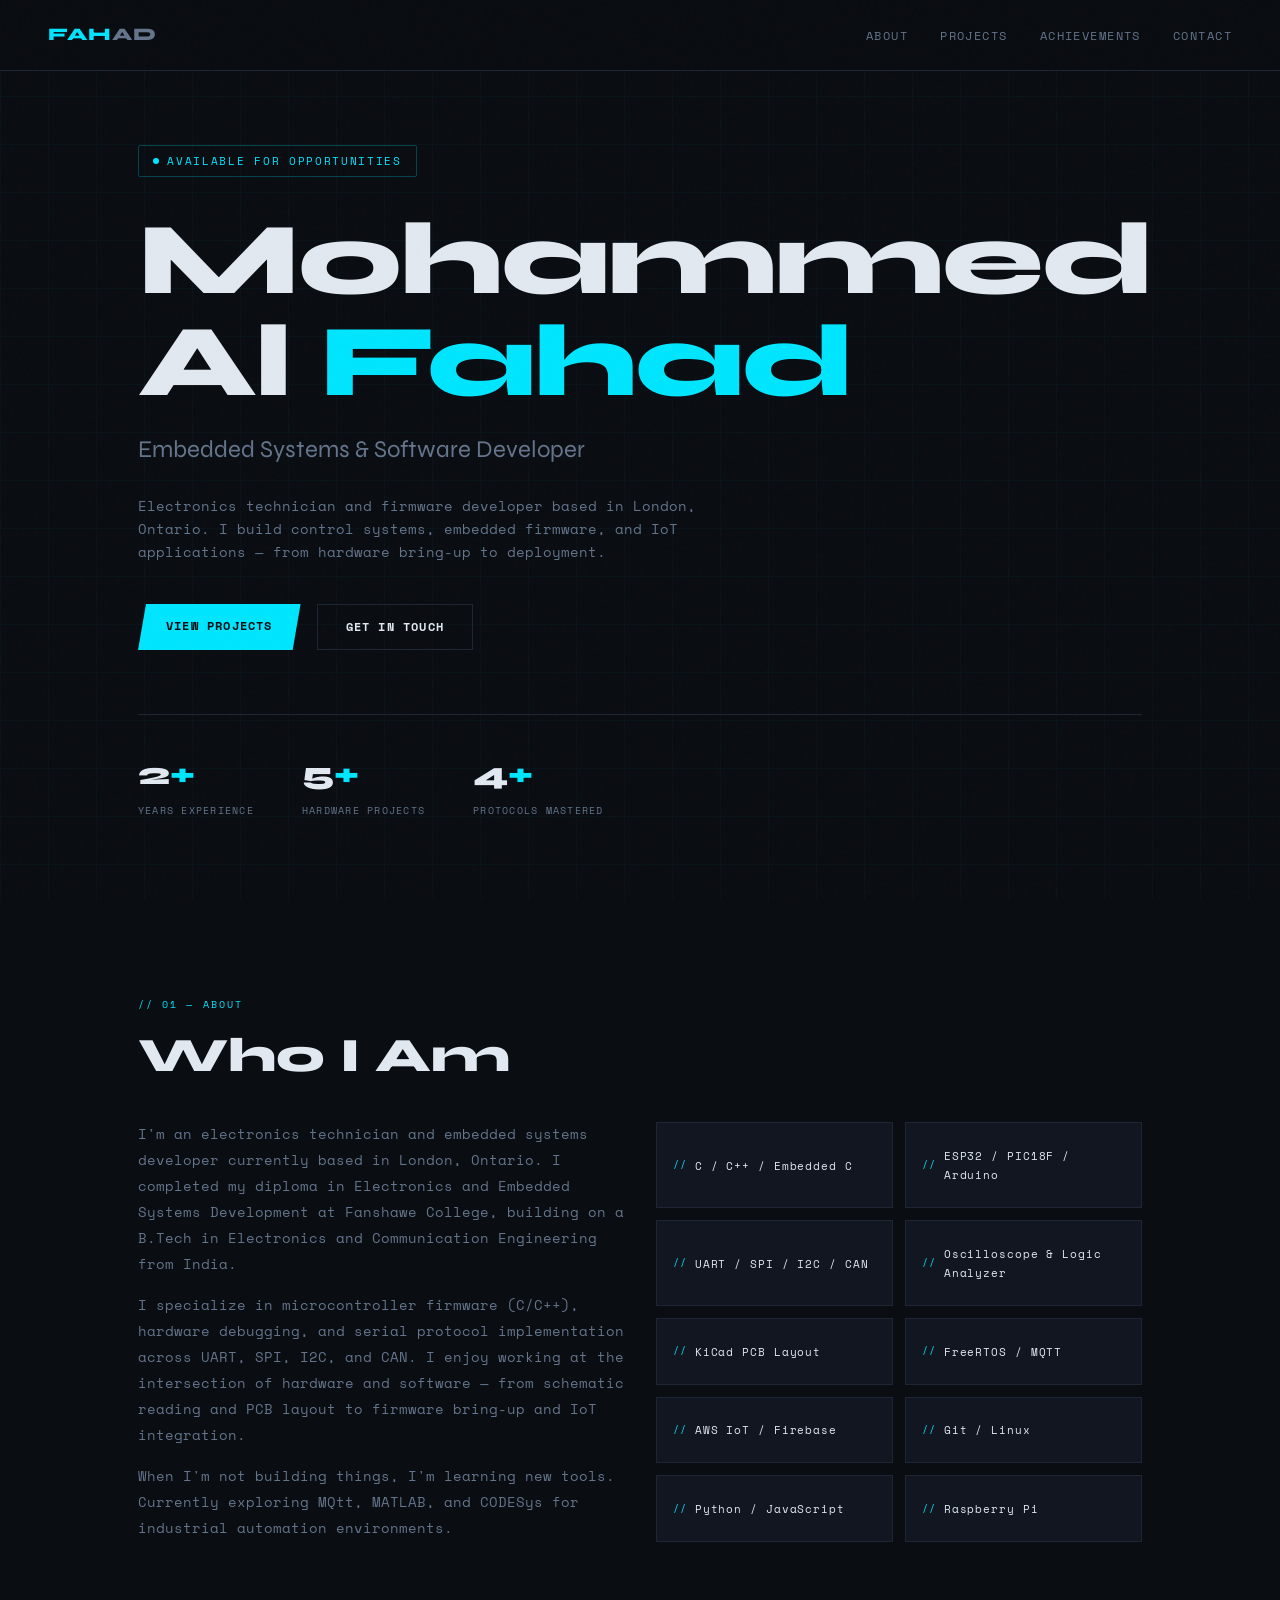
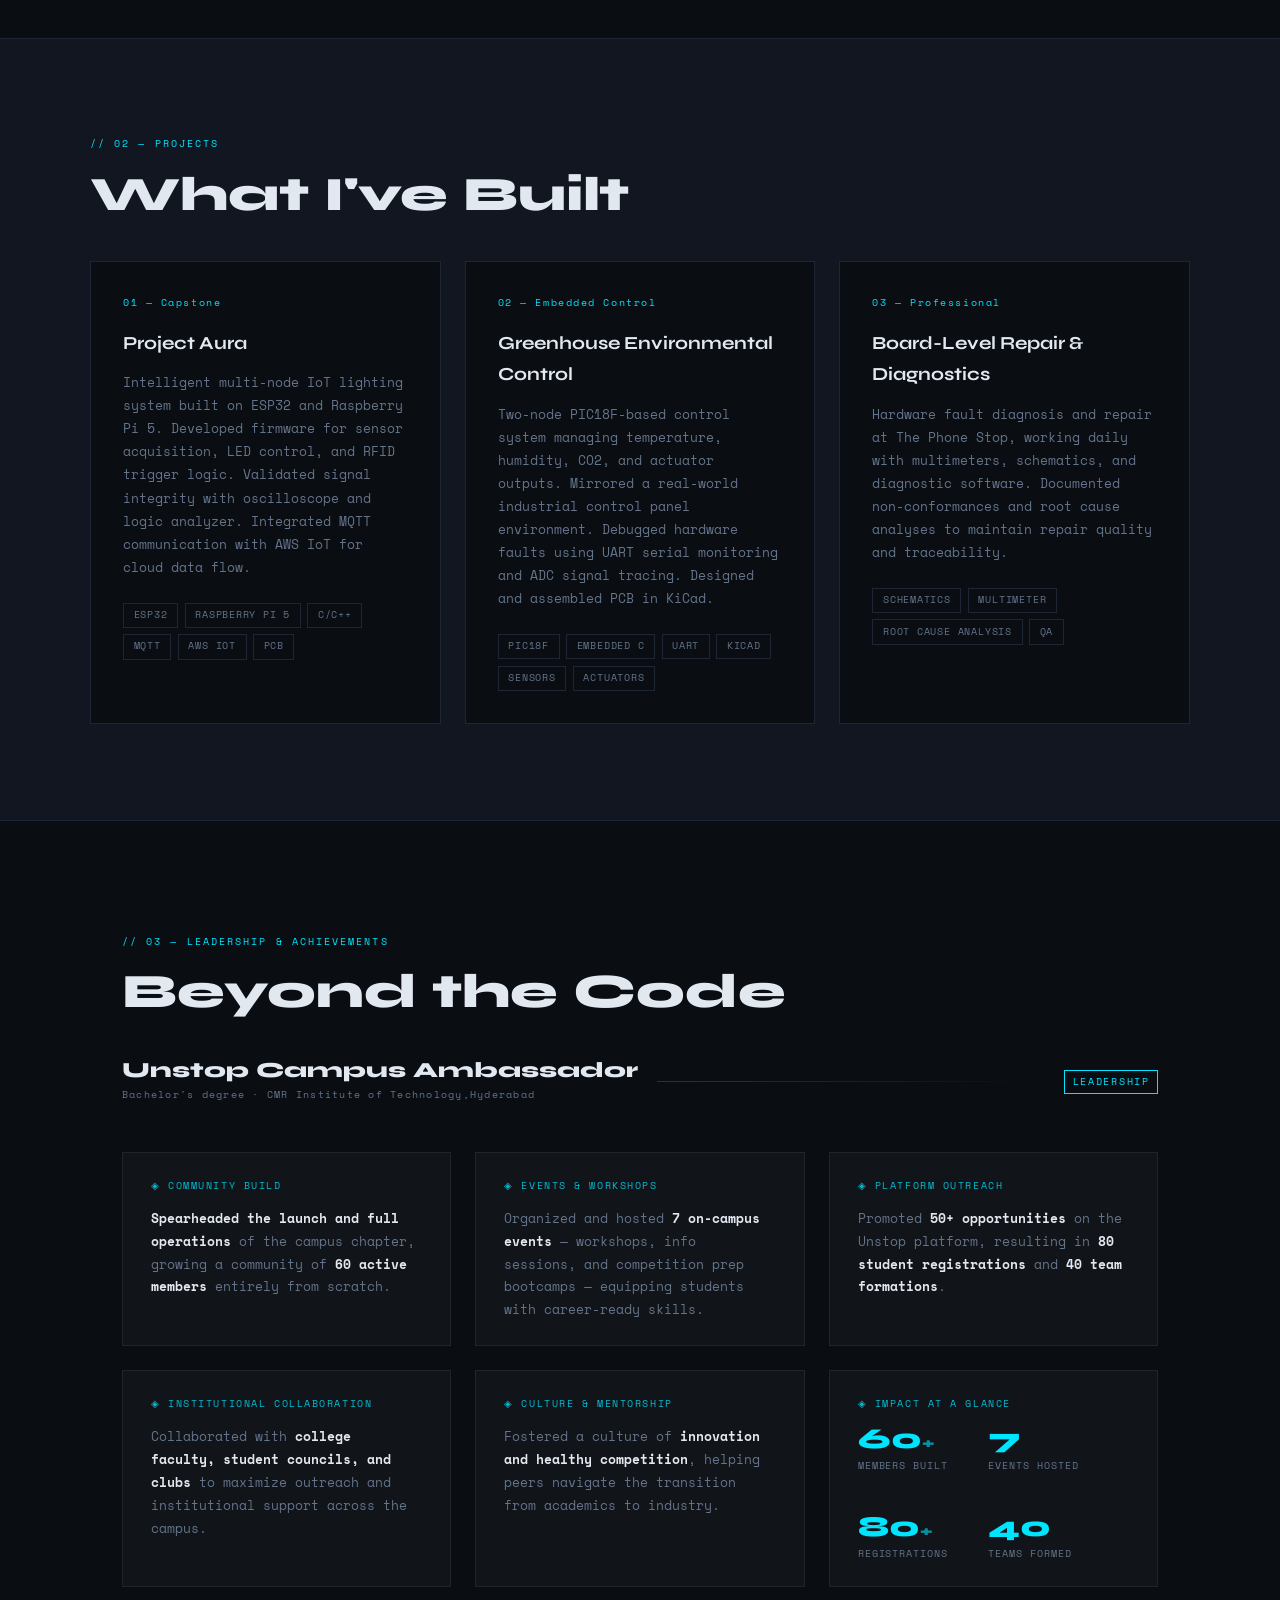
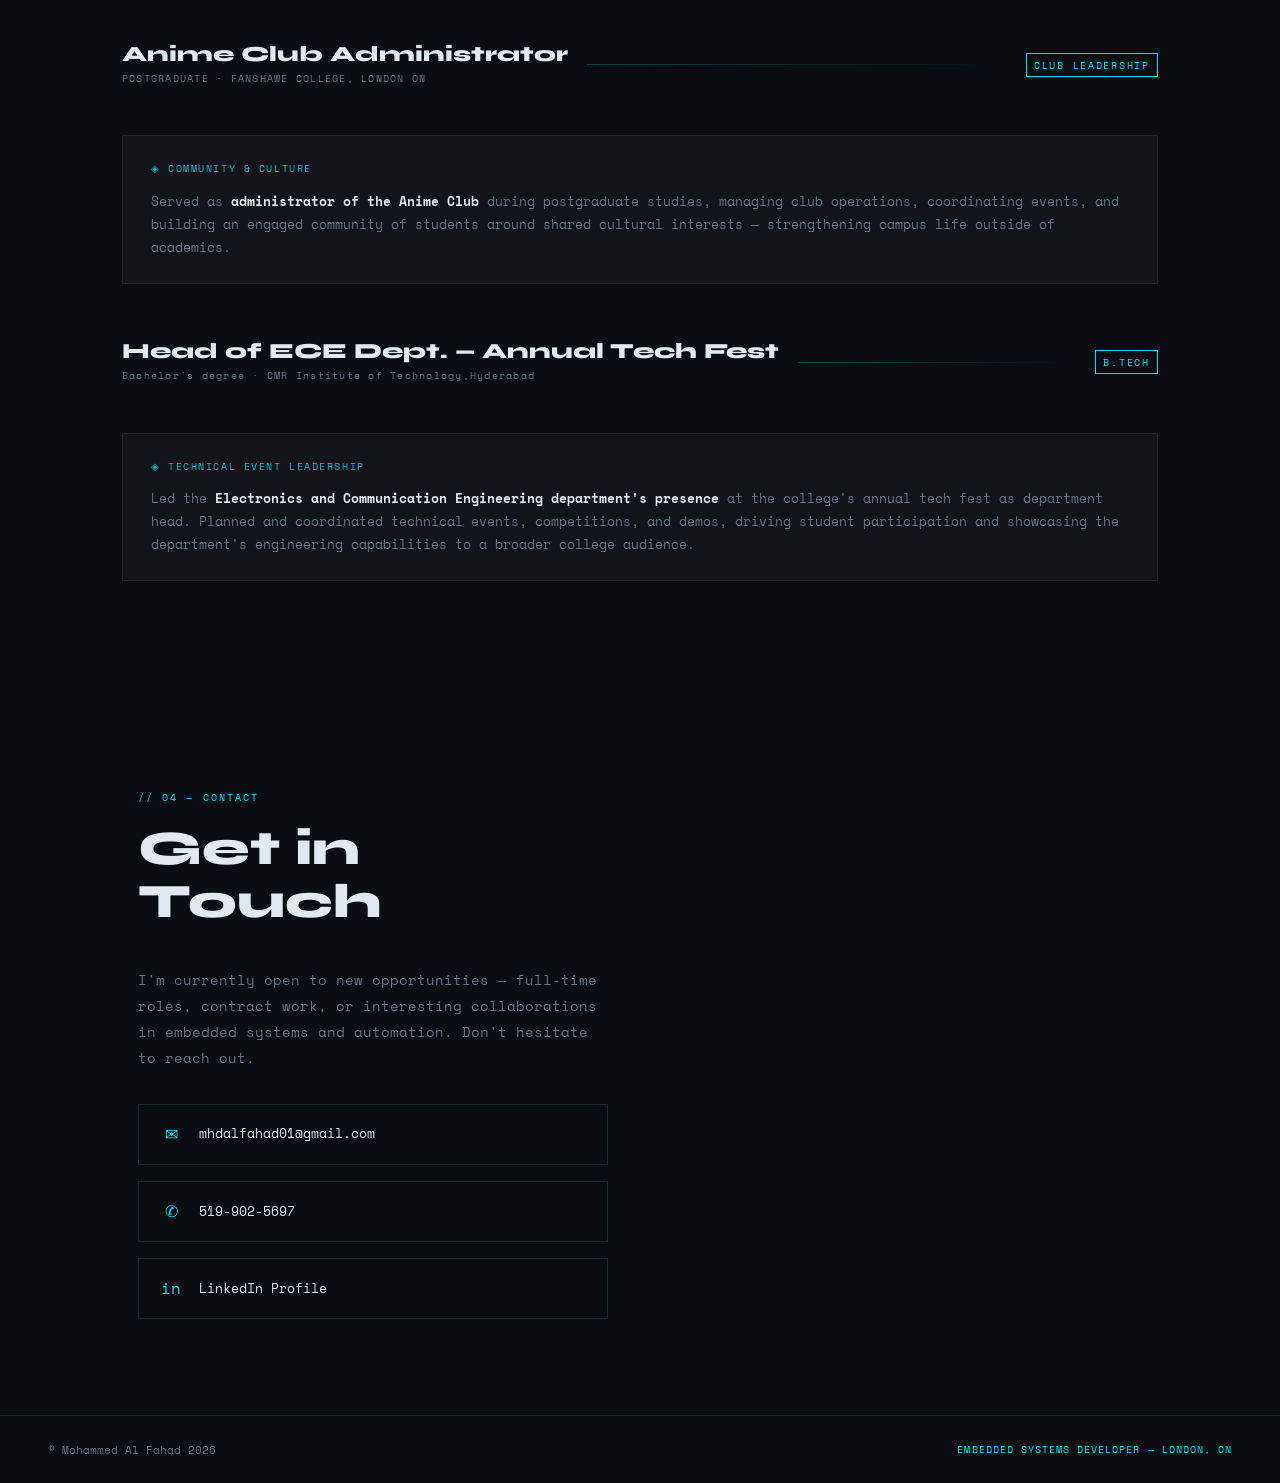
==== commit e038fe3b: "Update index.html" ====
--- a/index.html
+++ b/index.html
@@ -63,7 +63,7 @@
           hardware and software — from schematic reading and PCB layout to firmware bring-up and IoT integration.
         </p>
         <p>
-          When I'm not building things, I'm learning new tools. Currently exploring Qt, MATLAB, and
+          When I'm not building things, I'm learning new tools. Currently exploring MQtt, MATLAB, and
           CODESys for industrial automation environments.
         </p>
       </div>
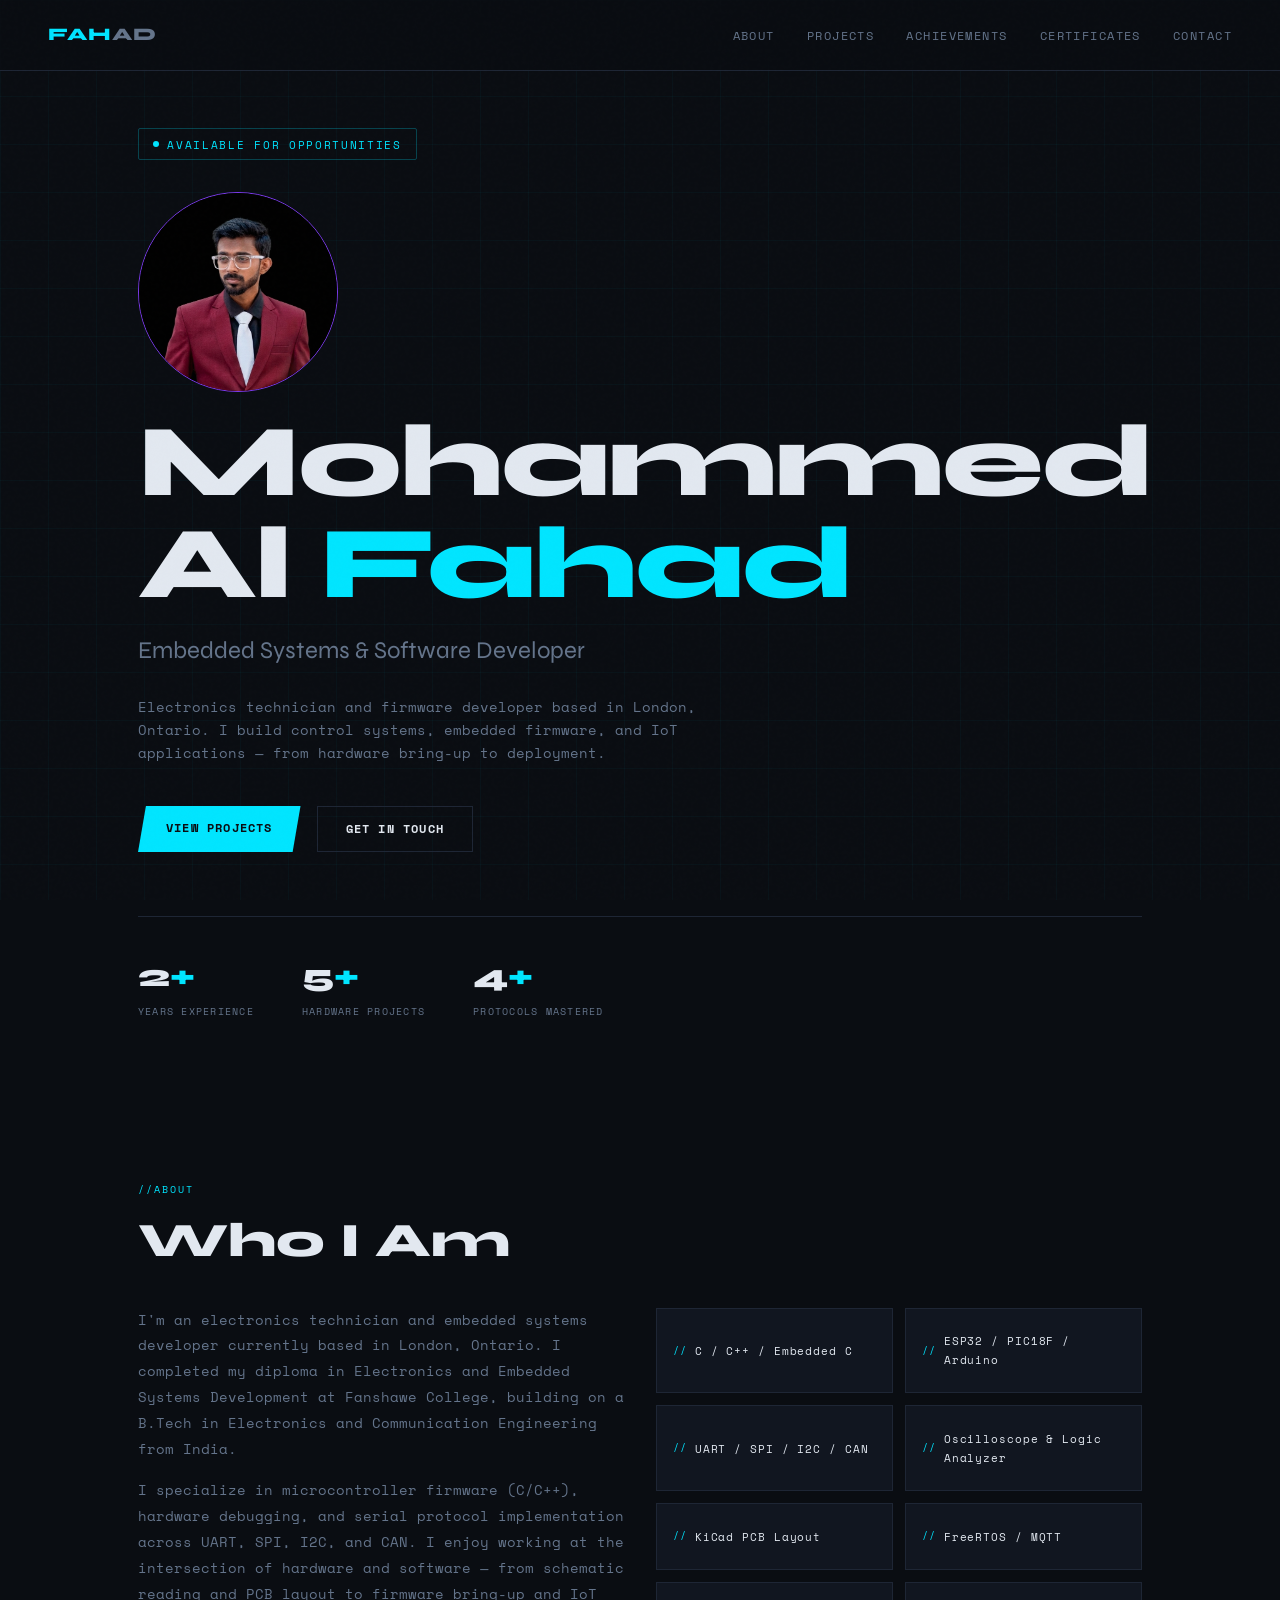
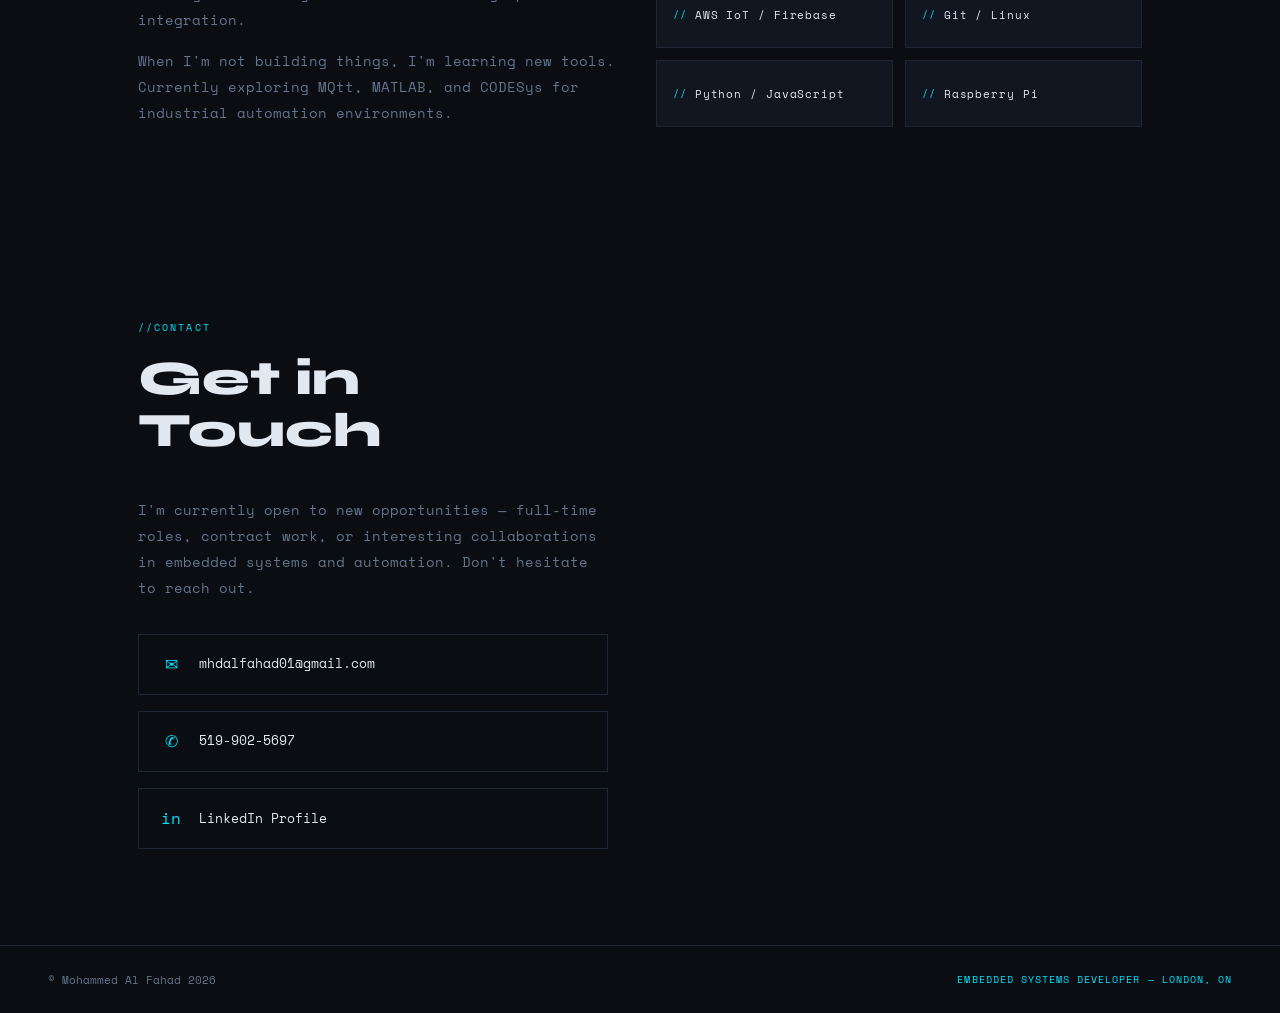
==== commit dadbbdc9: "new pages added" ====
--- a/index.html
+++ b/index.html
@@ -13,15 +13,19 @@
     <a href="#hero" class="nav-logo">FAH<span style="color:var(--muted)">AD</span></a>
     <ul class="nav-links">
       <li><a href="#about">About</a></li>
-      <li><a href="#projects">Projects</a></li>
-      <li><a href="#achievements">Achievements</a></li>
+      <li><a href="projects.html">Projects</a></li>
+      <li><a href="voluntering.html">Achievements</a></li>
+      <li><a href="cerificates.html">Certificates</a></li>
       <li><a href="#contact">Contact</a></li>
     </ul>
   </nav>
 
   <section id="hero">
     <div class="hero-tag">Available for opportunities</div>
-    <h1 class="hero-name">Mohammed<br>Al <span>Fahad</span></h1>
+    <h1 class="hero-name">
+      <img src="media/headshort.png" alt="Mohammed Al Fahad" class="nav-avatar">
+      Mohammed<br>Al <span>Fahad</span>
+    </h1>
     <p class="hero-role">Embedded Systems & Software Developer</p>
     <p class="hero-desc">
       Electronics technician and firmware developer based in London, Ontario.
@@ -48,7 +52,7 @@
   </section>
 
   <section id="about">
-    <p class="section-label reveal">// 01 — About</p>
+    <p class="section-label reveal">//About</p>
     <h2 class="section-title reveal">Who I Am</h2>
     <div class="about-grid">
       <div class="about-text reveal">
@@ -81,197 +85,10 @@
       </div>
     </div>
   </section>
-
-  <section id="projects">
-    <div class="projects-inner">
-      <p class="section-label reveal">// 02 — Projects</p>
-      <h2 class="section-title reveal">What I've Built</h2>
-      <div class="projects-grid">
-
-        <div class="project-card reveal">
-          <div class="project-num">01 — Capstone</div>
-          <div class="project-title">Project Aura</div>
-          <p class="project-desc">
-            Intelligent multi-node IoT lighting system built on ESP32 and Raspberry Pi 5.
-            Developed firmware for sensor acquisition, LED control, and RFID trigger logic.
-            Validated signal integrity with oscilloscope and logic analyzer. Integrated MQTT
-            communication with AWS IoT for cloud data flow.
-          </p>
-          <div class="project-tags">
-            <span class="tag">ESP32</span>
-            <span class="tag">Raspberry Pi 5</span>
-            <span class="tag">C/C++</span>
-            <span class="tag">MQTT</span>
-            <span class="tag">AWS IoT</span>
-            <span class="tag">PCB</span>
-          </div>
-        </div>
-
-        <div class="project-card reveal">
-          <div class="project-num">02 — Embedded Control</div>
-          <div class="project-title">Greenhouse Environmental Control</div>
-          <p class="project-desc">
-            Two-node PIC18F-based control system managing temperature, humidity, CO2,
-            and actuator outputs. Mirrored a real-world industrial control panel environment.
-            Debugged hardware faults using UART serial monitoring and ADC signal tracing.
-            Designed and assembled PCB in KiCad.
-          </p>
-          <div class="project-tags">
-            <span class="tag">PIC18F</span>
-            <span class="tag">Embedded C</span>
-            <span class="tag">UART</span>
-            <span class="tag">KiCad</span>
-            <span class="tag">Sensors</span>
-            <span class="tag">Actuators</span>
-          </div>
-        </div>
-
-        <div class="project-card reveal">
-          <div class="project-num">03 — Professional</div>
-          <div class="project-title">Board-Level Repair &amp; Diagnostics</div>
-          <p class="project-desc">
-            Hardware fault diagnosis and repair at The Phone Stop, working daily with
-            multimeters, schematics, and diagnostic software. Documented non-conformances
-            and root cause analyses to maintain repair quality and traceability.
-          </p>
-          <div class="project-tags">
-            <span class="tag">Schematics</span>
-            <span class="tag">Multimeter</span>
-            <span class="tag">Root Cause Analysis</span>
-            <span class="tag">QA</span>
-          </div>
-        </div>
-
-      </div>
-    </div>
-  </section>
-
-
-  <section id="achievements">
-    <p class="section-label reveal">// 03 — Leadership &amp; Achievements</p>
-    <h2 class="section-title reveal">Beyond the Code</h2>
-    <div class="achievement-role reveal">
-      <div class="role-title-block">
-        <div class="role-org">Unstop Campus Ambassador</div>
-        <div class="role-period">Bachelor's degree · CMR Institute of Technology,Hyderabad</div>
-      </div>
-      <div class="role-line"></div>
-      <div class="role-badge">Leadership</div>
-    </div>
-
-    <div class="achievements-grid">
-
-      <div class="achievement-card reveal">
-        <div class="achievement-icon">◈ COMMUNITY BUILD</div>
-        <p class="achievement-text">
-          <strong>Spearheaded the launch and full operations</strong> of the campus chapter,
-          growing a community of <strong>60 active members</strong> entirely from scratch.
-        </p>
-      </div>
-
-      <div class="achievement-card reveal">
-        <div class="achievement-icon">◈ EVENTS &amp; WORKSHOPS</div>
-        <p class="achievement-text">
-          Organized and hosted <strong>7 on-campus events</strong> — workshops, info sessions,
-          and competition prep bootcamps — equipping students with career-ready skills.
-        </p>
-      </div>
-
-      <div class="achievement-card reveal">
-        <div class="achievement-icon">◈ PLATFORM OUTREACH</div>
-        <p class="achievement-text">
-          Promoted <strong>50+ opportunities</strong> on the Unstop platform, resulting in
-          <strong>80 student registrations</strong> and <strong>40 team formations</strong>.
-        </p>
-      </div>
-
-      <div class="achievement-card reveal">
-        <div class="achievement-icon">◈ INSTITUTIONAL COLLABORATION</div>
-        <p class="achievement-text">
-          Collaborated with <strong>college faculty, student councils, and clubs</strong>
-          to maximize outreach and institutional support across the campus.
-        </p>
-      </div>
-
-      <div class="achievement-card reveal">
-        <div class="achievement-icon">◈ CULTURE &amp; MENTORSHIP</div>
-        <p class="achievement-text">
-          Fostered a culture of <strong>innovation and healthy competition</strong>,
-          helping peers navigate the transition from academics to industry.
-        </p>
-      </div>
-
-      <div class="achievement-card reveal">
-        <div class="achievement-icon">◈ IMPACT AT A GLANCE</div>
-        <div class="ach-stats">
-          <div class="ach-stat">
-            <div class="ach-stat-num">60<span>+</span></div>
-            <div class="ach-stat-label">Members Built</div>
-          </div>
-          <div class="ach-stat">
-            <div class="ach-stat-num">7</div>
-            <div class="ach-stat-label">Events Hosted</div>
-          </div>
-          <div class="ach-stat">
-            <div class="ach-stat-num">80<span>+</span></div>
-            <div class="ach-stat-label">Registrations</div>
-          </div>
-          <div class="ach-stat">
-            <div class="ach-stat-num">40</div>
-            <div class="ach-stat-label">Teams Formed</div>
-          </div>
-        </div>
-      </div>
-
-    </div>
-
-    <div class="achievement-role reveal" style="margin-top: 3.5rem;">
-      <div class="role-title-block">
-        <div class="role-org">Anime Club Administrator</div>
-        <div class="role-period">POSTGRADUATE · FANSHAWE COLLEGE, LONDON ON</div>
-      </div>
-      <div class="role-line"></div>
-      <div class="role-badge">Club Leadership</div>
-    </div>
-
-    <div class="achievements-grid">
-      <div class="achievement-card wide reveal">
-        <div class="achievement-icon">◈ COMMUNITY &amp; CULTURE</div>
-        <p class="achievement-text">
-          Served as <strong>administrator of the Anime Club</strong> during postgraduate studies,
-          managing club operations, coordinating events, and building an engaged community of
-          students around shared cultural interests — strengthening campus life outside of academics.
-        </p>
-      </div>
-    </div>
-
-    <div class="achievement-role reveal" style="margin-top: 3.5rem;">
-      <div class="role-title-block">
-        <div class="role-org">Head of ECE Dept. — Annual Tech Fest</div>
-        <div class="role-period">Bachelor's degree · CMR Institute of Technology,Hyderabad</div>
-      </div>
-      <div class="role-line"></div>
-      <div class="role-badge">B.Tech</div>
-    </div>
-
-    <div class="achievements-grid">
-      <div class="achievement-card wide reveal">
-        <div class="achievement-icon">◈ TECHNICAL EVENT LEADERSHIP</div>
-        <p class="achievement-text">
-          Led the <strong>Electronics and Communication Engineering department's presence</strong>
-          at the college's annual tech fest as department head. Planned and coordinated
-          technical events, competitions, and demos, driving student participation and
-          showcasing the department's engineering capabilities to a broader college audience.
-        </p>
-      </div>
-    </div>
-
-  </section>
-  <!-- ══════════════════════════════════════════════════════ -->
-
+  
   <section id="contact">
     <div>
-      <p class="section-label reveal">// 04 — Contact</p>
+      <p class="section-label reveal">//Contact</p>
       <h2 class="section-title reveal">Get in Touch</h2>
       <p class="contact-intro reveal">
         I'm currently open to new opportunities — full-time roles, contract work,
--- a/CSS/styles.css
+++ b/CSS/styles.css
@@ -57,6 +57,16 @@
   background: rgba(10, 13, 18, 0.85);
   backdrop-filter: blur(12px);
   border-bottom: 1px solid var(--border);
+}
+
+.nav-avatar {
+  width: 200px;
+  height: 200px;
+  border-radius: 50%;
+  object-fit: cover;
+  object-position: top center;
+  border: 1px solid var(--accent2);
+  flex-shrink: 0;
 }
 
 .nav-logo {
@@ -260,80 +270,6 @@
 .skill-chip::before { content: '//'; color: var(--accent); font-size: 0.65rem; }
 
 
-#projects {
-  padding: 6rem 3rem;
-  background: var(--surface);
-  border-top: 1px solid var(--border);
-  border-bottom: 1px solid var(--border);
-}
-
-.projects-inner { max-width: 1100px; margin: 0 auto; }
-
-.projects-grid {
-  display: grid;
-  grid-template-columns: repeat(auto-fit, minmax(320px, 1fr));
-  gap: 1.5rem;
-  margin-top: 2.5rem;
-}
-
-.project-card {
-  background: var(--bg);
-  border: 1px solid var(--border);
-  padding: 2rem;
-  position: relative;
-  overflow: hidden;
-  transition: border-color 0.3s, transform 0.3s;
-  cursor: default;
-}
-.project-card::before {
-  content: '';
-  position: absolute;
-  top: 0; left: 0; right: 0;
-  height: 2px;
-  background: linear-gradient(90deg, var(--accent), var(--accent2));
-  transform: scaleX(0);
-  transform-origin: left;
-  transition: transform 0.3s;
-}
-.project-card:hover { border-color: rgba(0,229,255,0.3); transform: translateY(-4px); }
-.project-card:hover::before { transform: scaleX(1); }
-
-.project-num {
-  font-size: 0.65rem;
-  color: var(--accent);
-  letter-spacing: 0.15em;
-  margin-bottom: 1rem;
-}
-
-.project-title {
-  font-family: var(--display);
-  font-size: 1.15rem;
-  font-weight: 700;
-  margin-bottom: 0.75rem;
-  color: var(--text);
-}
-
-.project-desc {
-  color: var(--muted);
-  font-size: 0.8rem;
-  line-height: 1.8;
-  margin-bottom: 1.5rem;
-}
-
-.project-tags {
-  display: flex;
-  flex-wrap: wrap;
-  gap: 0.4rem;
-}
-
-.tag {
-  font-size: 0.62rem;
-  letter-spacing: 0.08em;
-  padding: 0.2rem 0.6rem;
-  border: 1px solid var(--border);
-  color: var(--muted);
-  text-transform: uppercase;
-}
 
     #achievements {
       padding: 7rem 2rem;
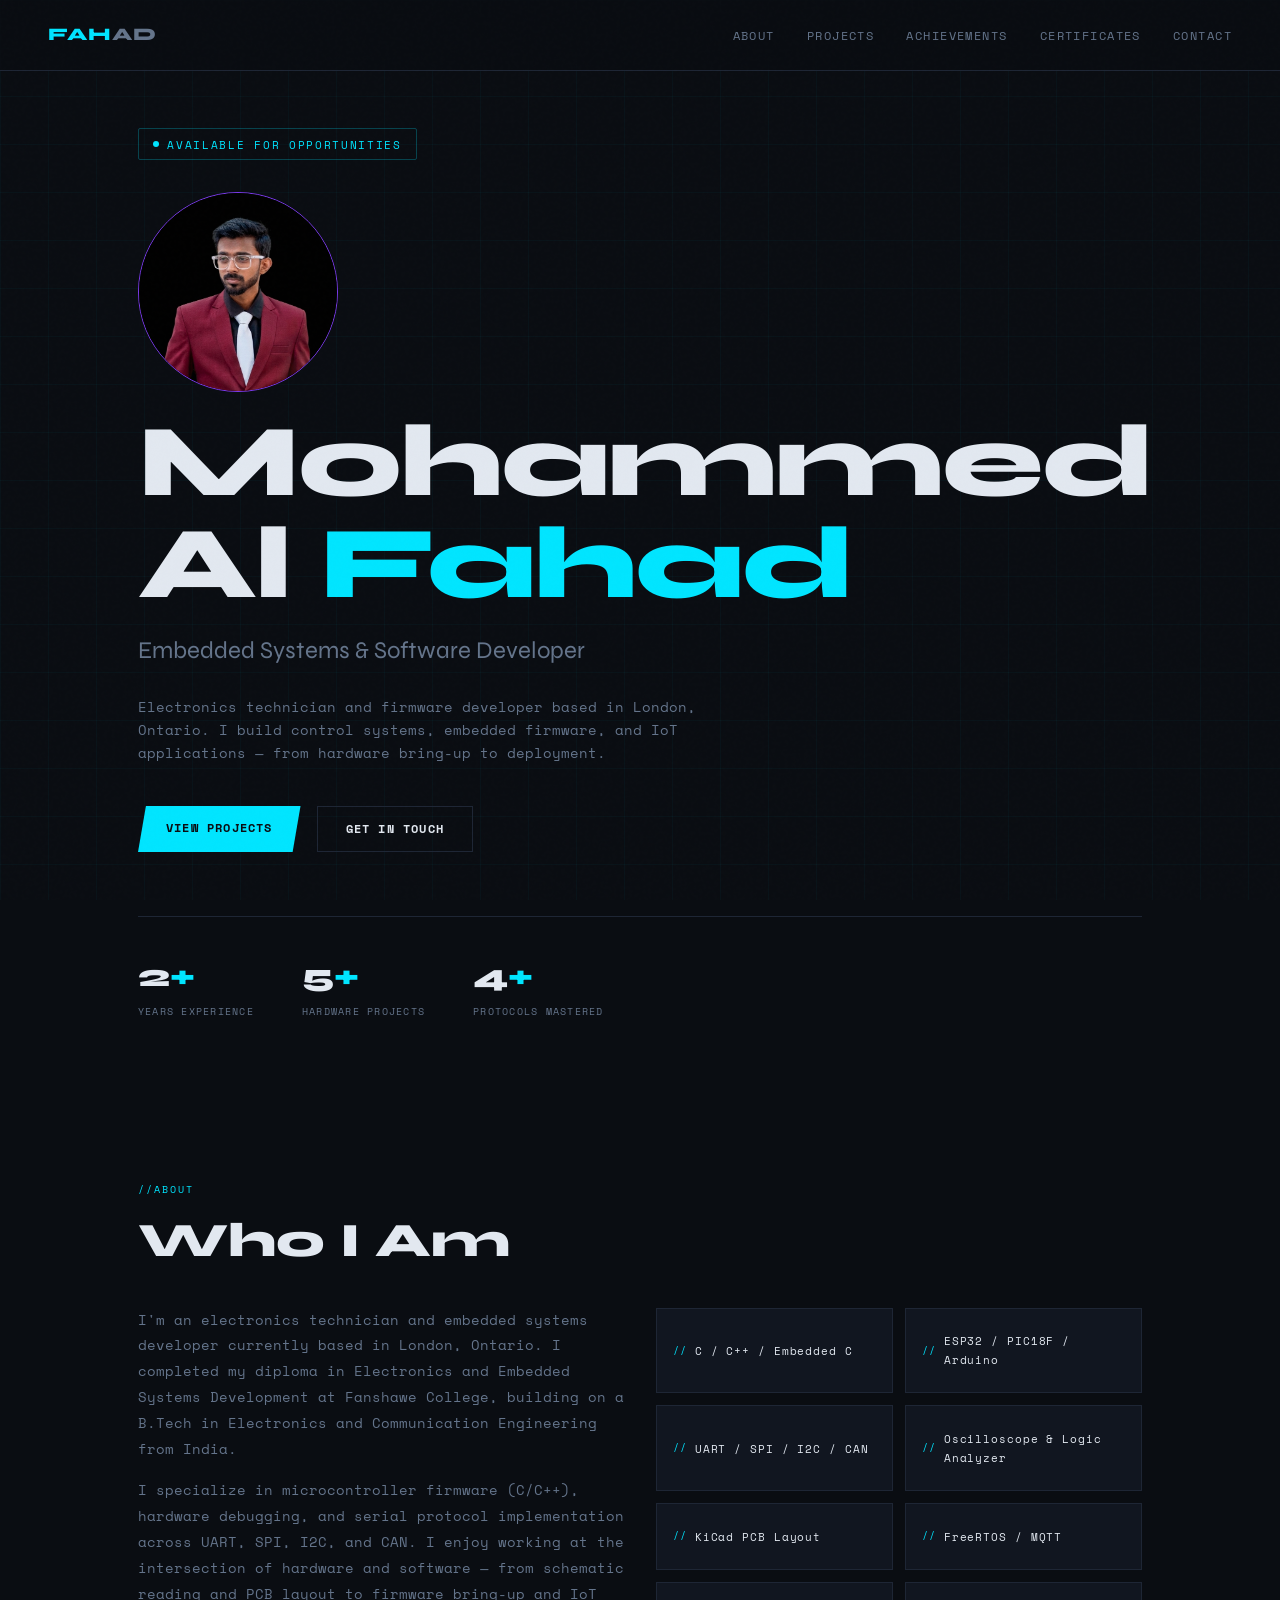
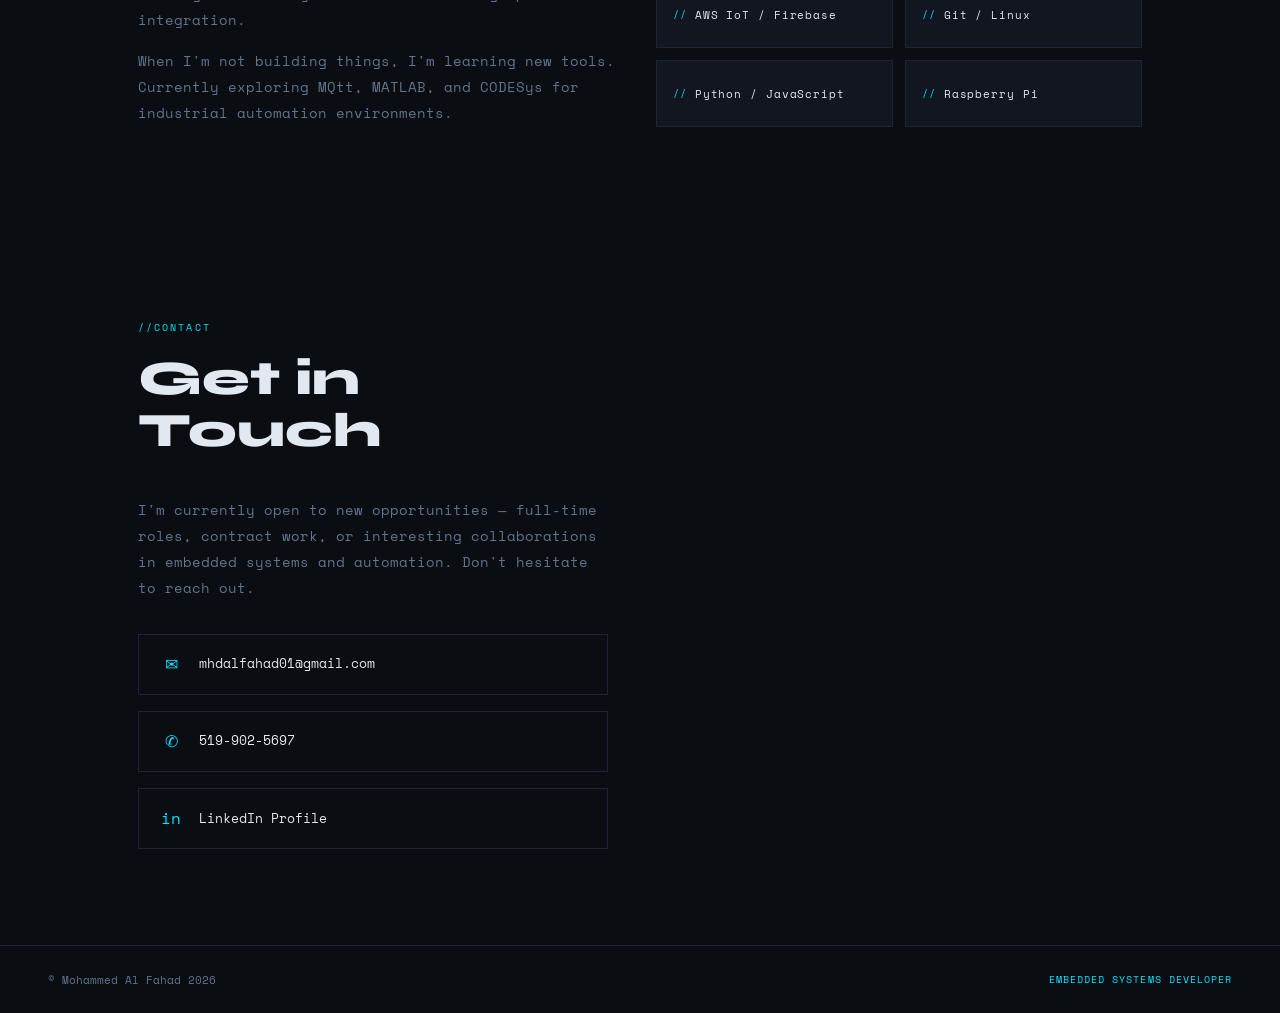
==== commit 65ea1306: "Update index.html" ====
--- a/index.html
+++ b/index.html
@@ -114,7 +114,7 @@
 
   <footer>
     <span>&copy; Mohammed Al Fahad 2026</span>
-    <span style="color:var(--accent); font-size:0.65rem; letter-spacing:0.1em;">EMBEDDED SYSTEMS DEVELOPER &mdash; LONDON, ON</span>
+    <span style="color:var(--accent); font-size:0.65rem; letter-spacing:0.1em;">EMBEDDED SYSTEMS DEVELOPER </span>
   </footer>
 
   <script src="Scripts/scripts.js"></script>
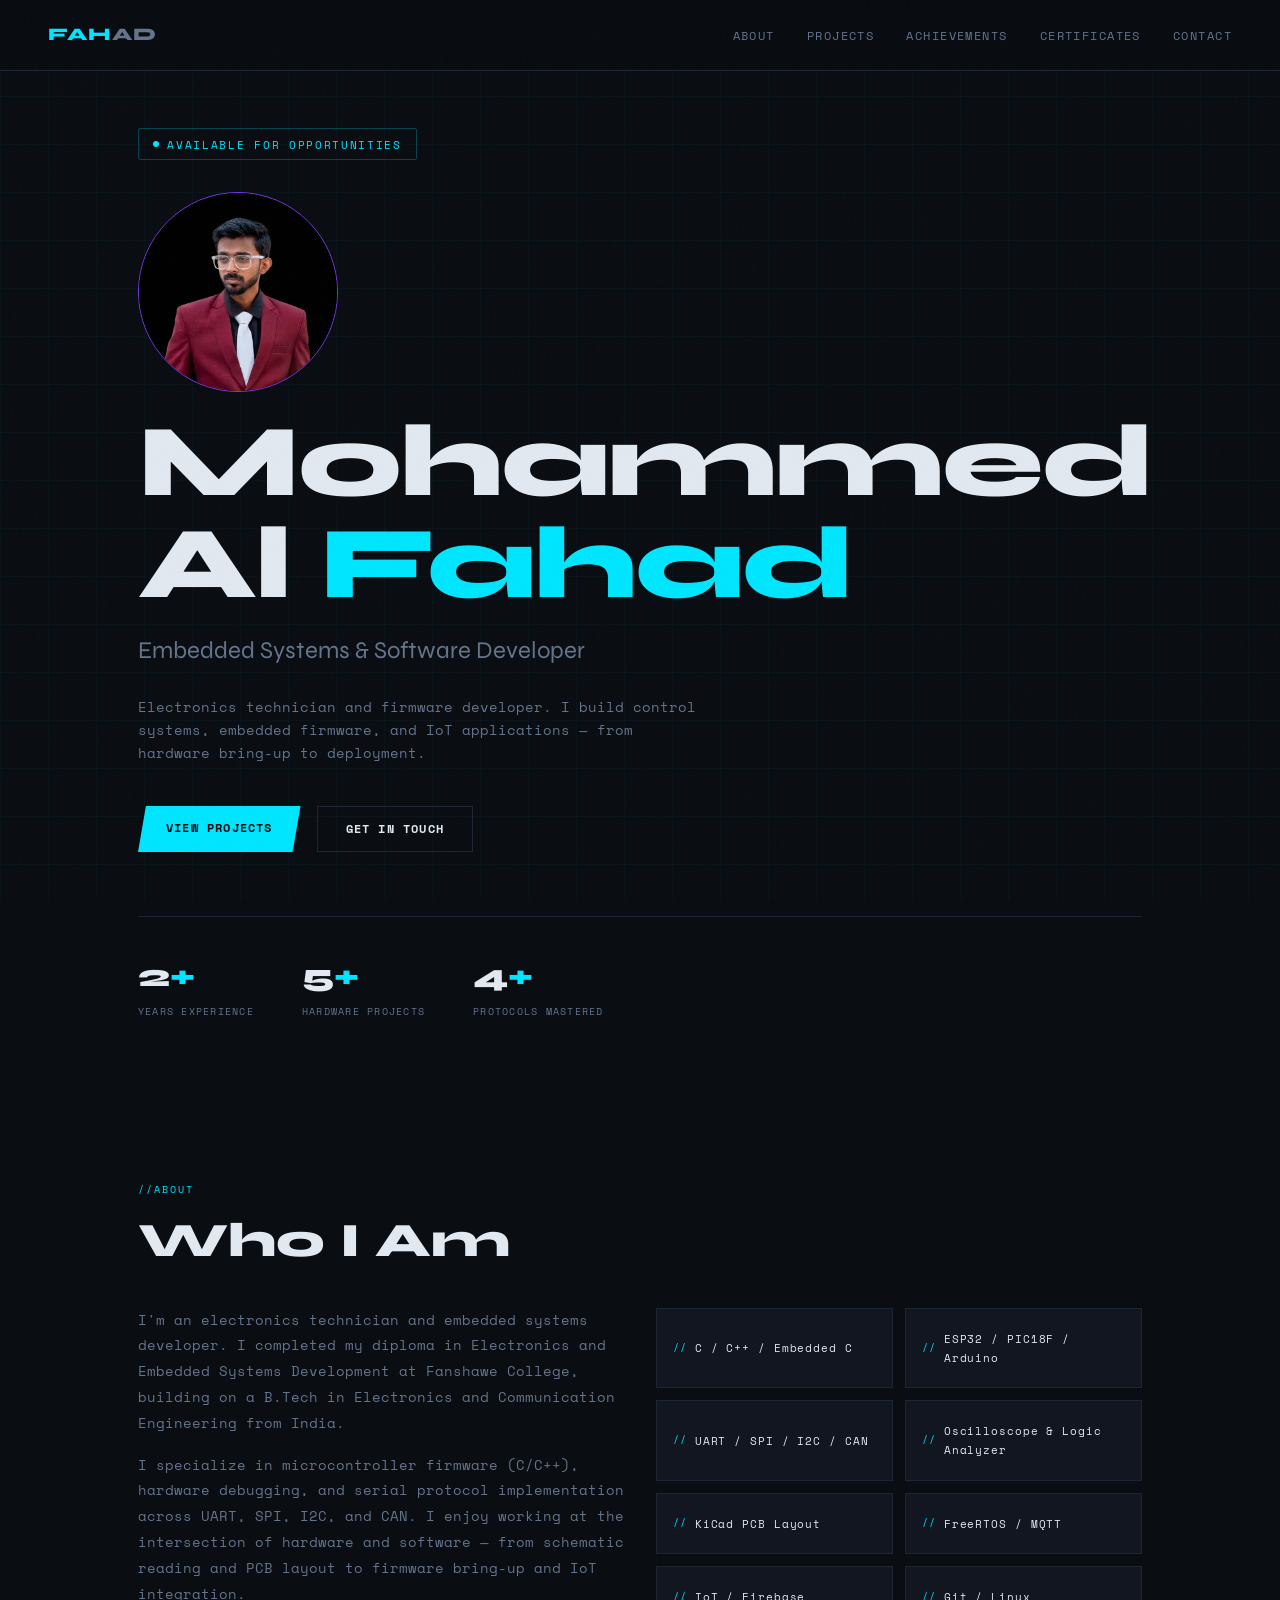
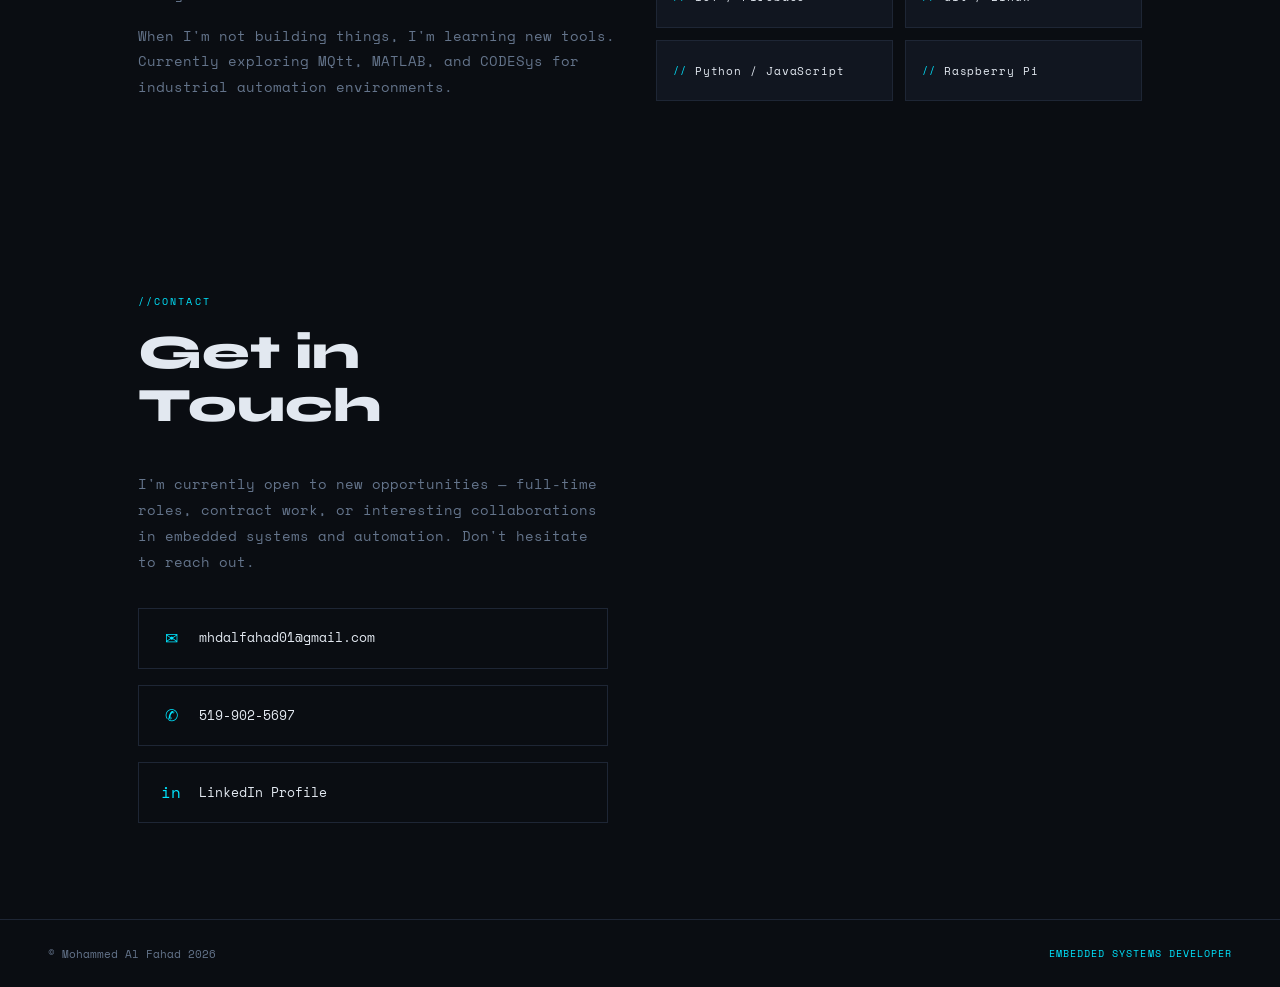
==== commit 77966f0f: "Update index.html" ====
--- a/index.html
+++ b/index.html
@@ -28,11 +28,11 @@
     </h1>
     <p class="hero-role">Embedded Systems & Software Developer</p>
     <p class="hero-desc">
-      Electronics technician and firmware developer based in London, Ontario.
+      Electronics technician and firmware developer.
       I build control systems, embedded firmware, and IoT applications — from hardware bring-up to deployment.
     </p>
     <div class="hero-cta">
-      <a href="#projects" class="btn-primary">View Projects</a>
+      <a href="projects.html" class="btn-primary">View Projects</a>
       <a href="#contact" class="btn-outline">Get in Touch</a>
     </div>
     <div class="hero-stats">
@@ -57,7 +57,7 @@
     <div class="about-grid">
       <div class="about-text reveal">
         <p>
-          I'm an electronics technician and embedded systems developer currently based in London, Ontario.
+          I'm an electronics technician and embedded systems developer.
           I completed my diploma in Electronics and Embedded Systems Development at Fanshawe College,
           building on a B.Tech in Electronics and Communication Engineering from India.
         </p>
@@ -78,7 +78,7 @@
         <div class="skill-chip">Oscilloscope &amp; Logic Analyzer</div>
         <div class="skill-chip">KiCad PCB Layout</div>
         <div class="skill-chip">FreeRTOS / MQTT</div>
-        <div class="skill-chip">AWS IoT / Firebase</div>
+        <div class="skill-chip">IoT / Firebase</div>
         <div class="skill-chip">Git / Linux</div>
         <div class="skill-chip">Python / JavaScript</div>
         <div class="skill-chip">Raspberry Pi</div>
